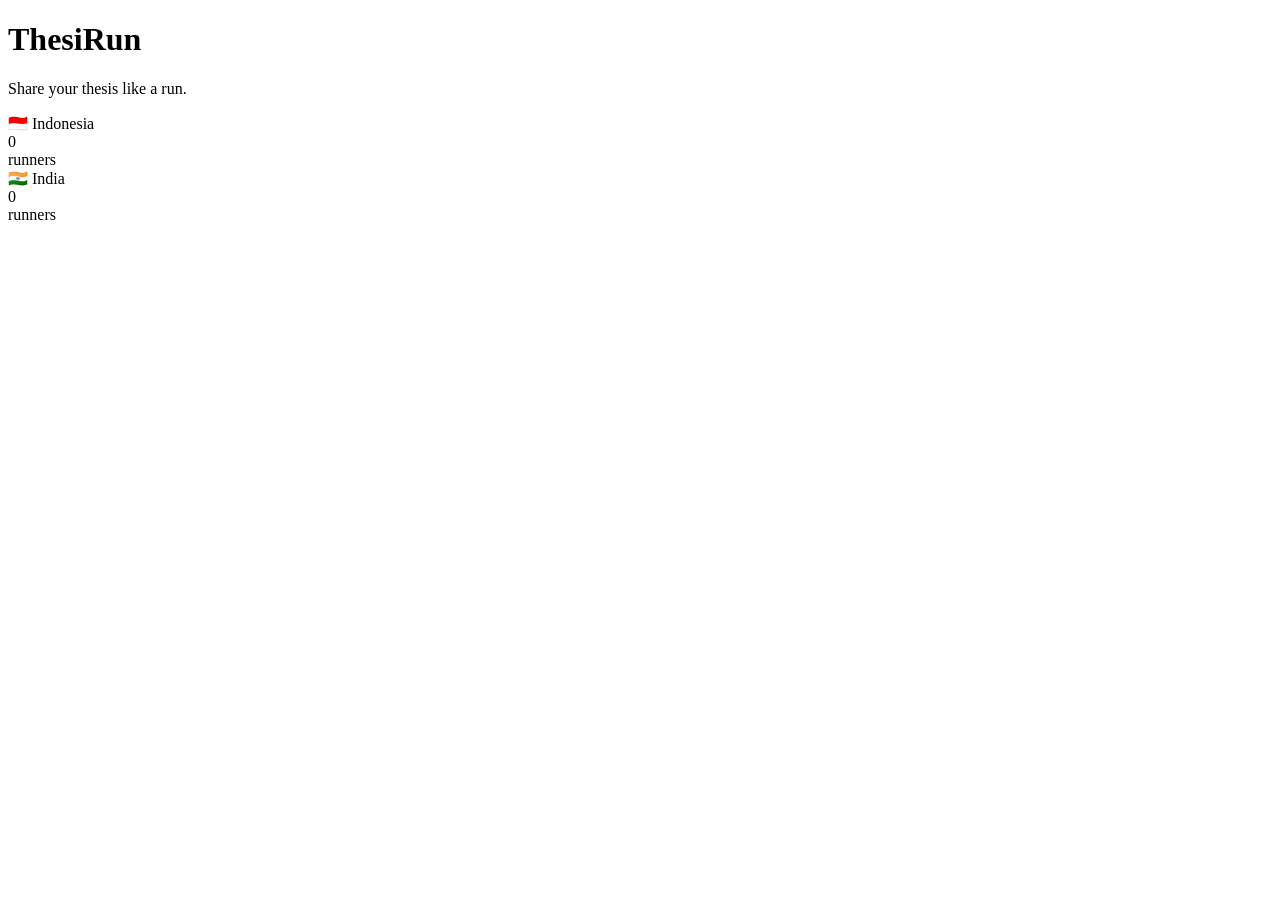
==== static/index.html @ 479362b6 "init" ====
<!doctype html>
<html lang="id">
<head>
  <meta charset="utf-8">
  <meta name="viewport" content="width=device-width, initial-scale=1">
  <title>ThesiRun</title>
  <link rel="stylesheet" href="/app.css">
  <script src="/app.js" defer></script>
</head>
<body class="min-h-dvh bg-neutral-950 text-neutral-100 font-sans">
  <main class="mx-auto max-w-md px-4 py-10">
    <h1 class="text-4xl font-black tracking-tight">ThesiRun</h1>
    <p class="mt-2 text-neutral-400">Share your thesis like a run.</p>

    <section class="mt-8 grid grid-cols-2 gap-3">
      <div class="rounded-2xl bg-neutral-900 p-4">
        <div class="text-sm text-neutral-400">🇮🇩 Indonesia</div>
        <div id="n-ID" class="mt-1 text-3xl font-bold">0</div>
        <div class="text-xs text-neutral-500">runners</div>
      </div>
      <div class="rounded-2xl bg-neutral-900 p-4">
        <div class="text-sm text-neutral-400">🇮🇳 India</div>
        <div id="n-IN" class="mt-1 text-3xl font-bold">0</div>
        <div class="text-xs text-neutral-500">runners</div>
      </div>
    </section>
  </main>
</body>
</html>
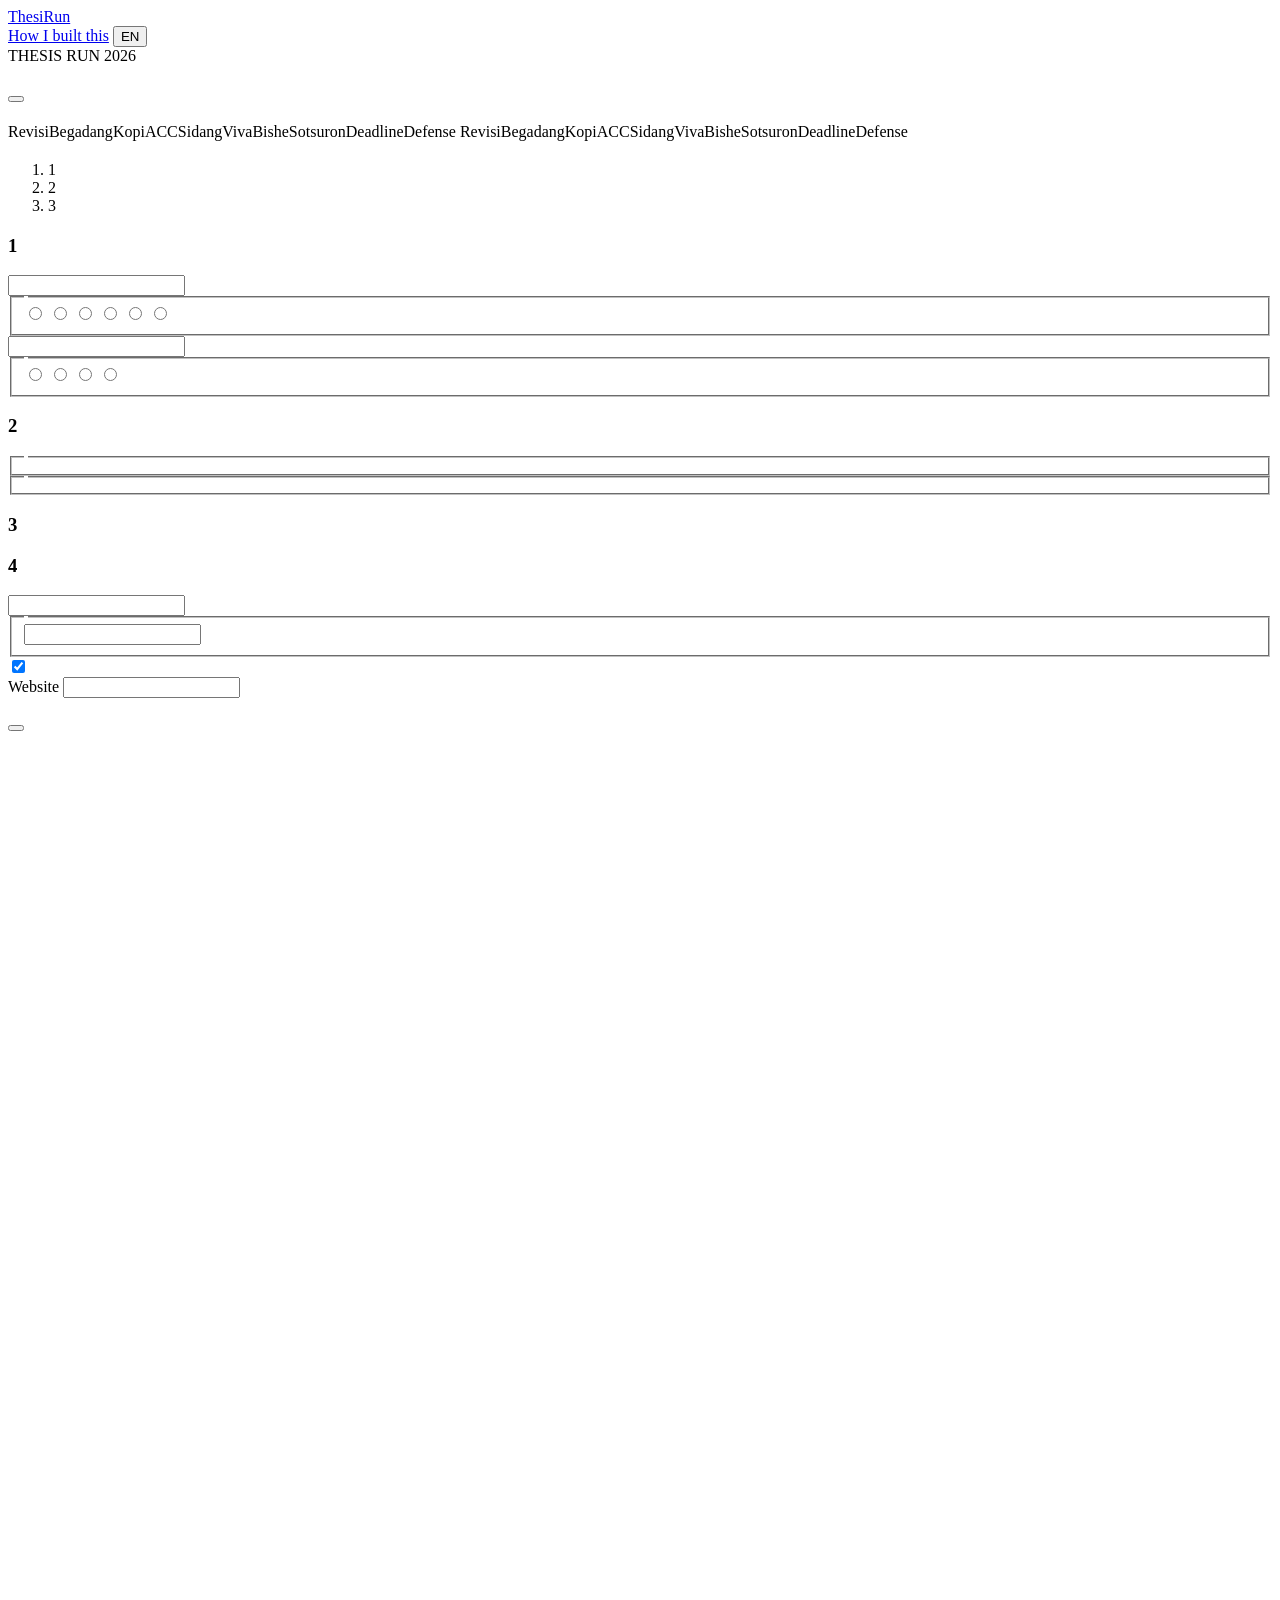
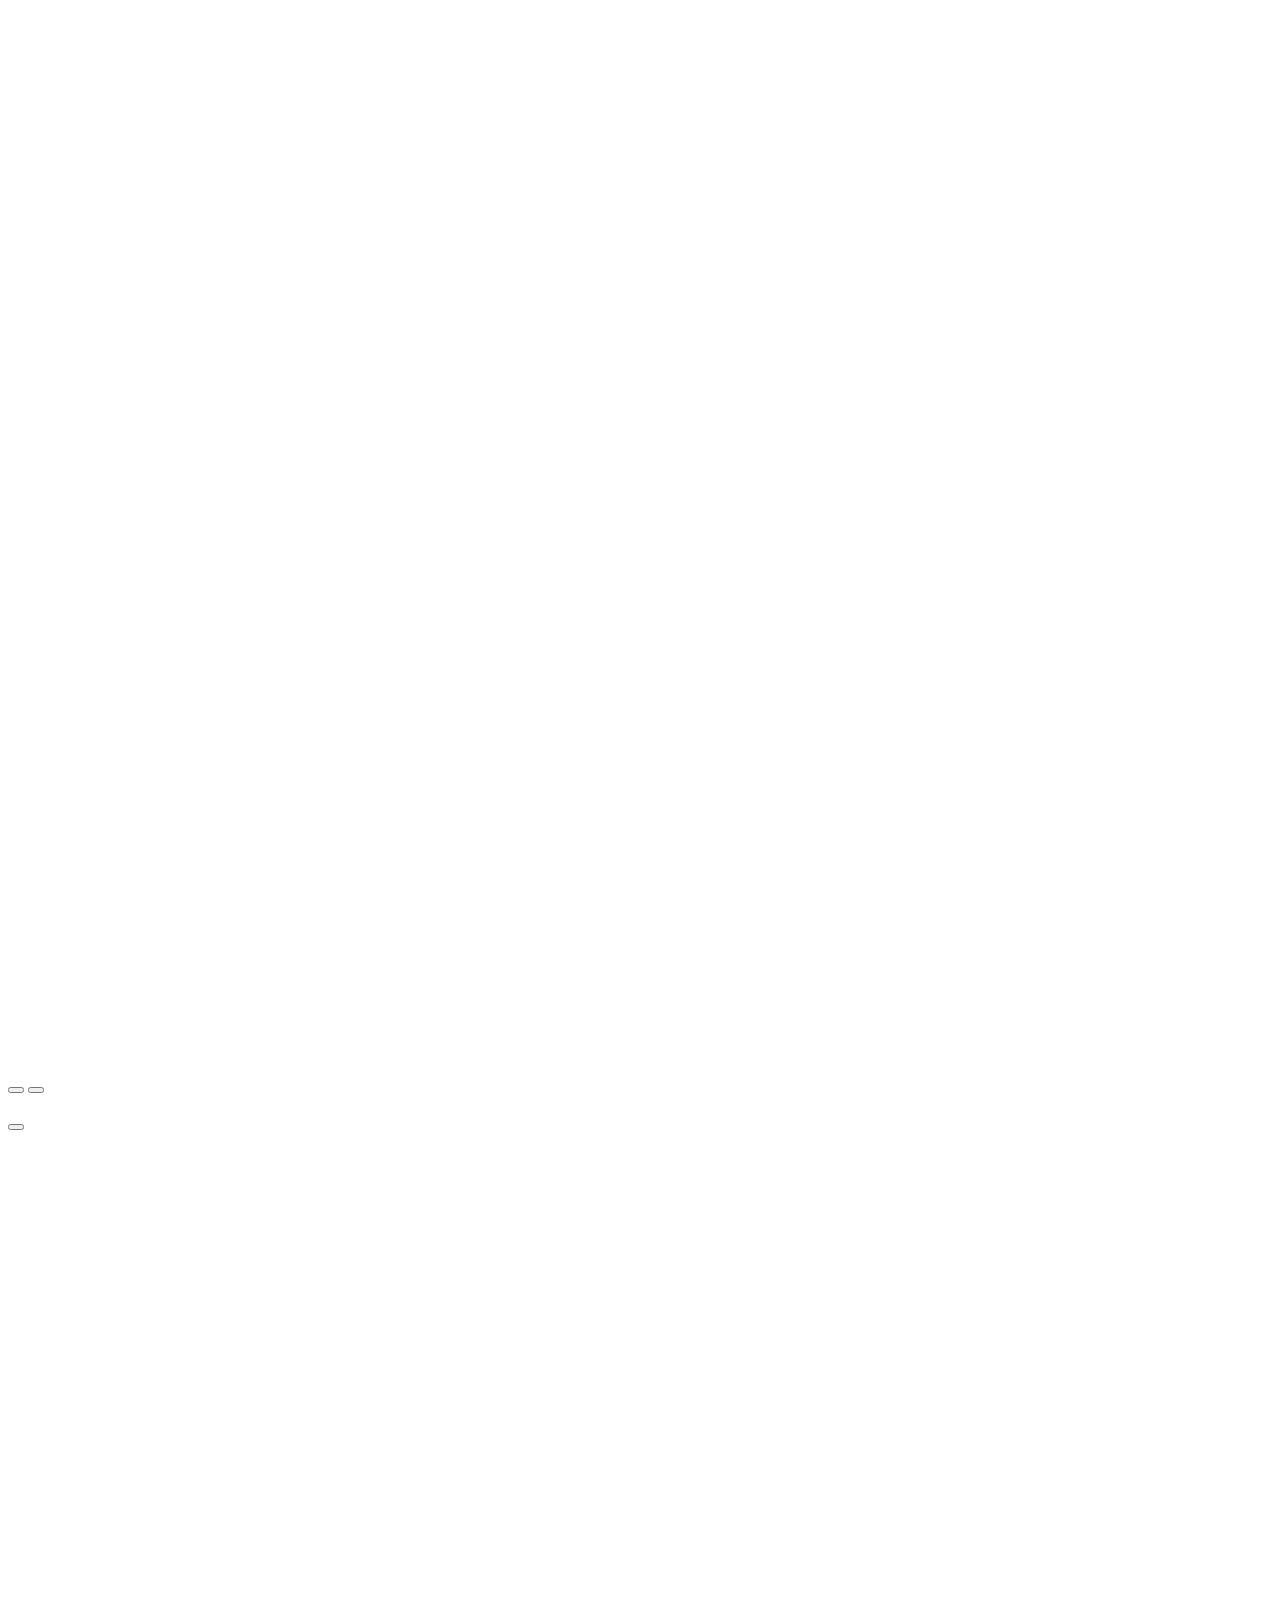
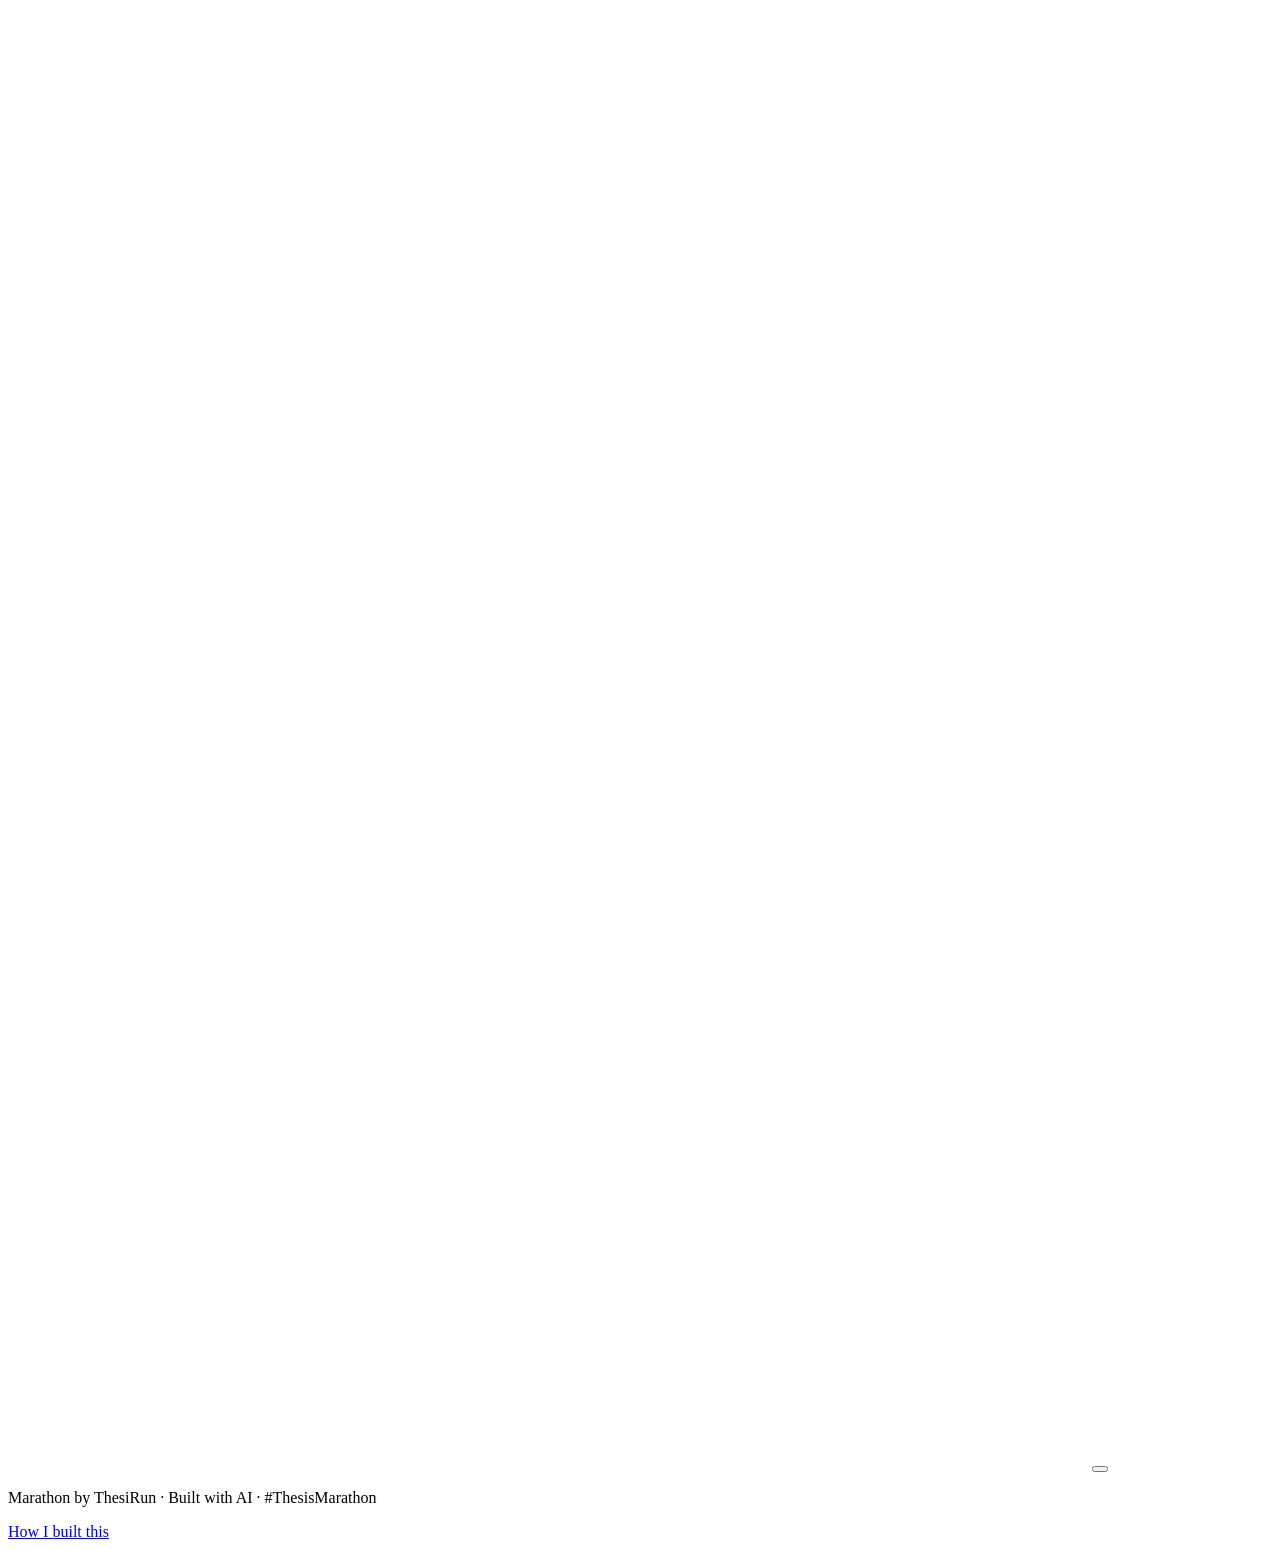
==== commit 96a947d3: "Add custom fonts and theme variables to Tailwind CSS" ====
--- a/static/index.html
+++ b/static/index.html
@@ -2,28 +2,245 @@
 <html lang="id">
 <head>
   <meta charset="utf-8">
-  <meta name="viewport" content="width=device-width, initial-scale=1">
-  <title>ThesiRun</title>
+  <meta name="viewport" content="width=device-width, initial-scale=1, viewport-fit=cover">
+  <title>ThesiRun · Share your thesis like a run</title>
+  <meta name="description" content="Turn your thesis journey into a running recap. Five-nation thesis run: Indonesia, India, China, USA, Japan.">
+  <meta name="theme-color" content="#4A90F0">
+  <meta property="og:title" content="ThesiRun · Share your thesis like a run">
+  <meta property="og:description" content="Pages = distance. Revisions = elevation. Five nations, one thesis run.">
+  <meta property="og:image" content="https://thesirun.embarko.app/og.png">
+  <meta property="og:url" content="https://thesirun.embarko.app/">
+  <meta property="og:type" content="website">
+  <meta name="twitter:card" content="summary_large_image">
+  <link rel="preload" href="/fonts/Figtree-Variable.woff2" as="font" type="font/woff2" crossorigin>
+  <link rel="preload" href="/fonts/BricolageGrotesque-Variable.woff2" as="font" type="font/woff2" crossorigin>
+  <link rel="icon" href="data:,">
   <link rel="stylesheet" href="/app.css">
   <script src="/app.js" defer></script>
 </head>
-<body class="min-h-dvh bg-neutral-950 text-neutral-100 font-sans">
-  <main class="mx-auto max-w-md px-4 py-10">
-    <h1 class="text-4xl font-black tracking-tight">ThesiRun</h1>
-    <p class="mt-2 text-neutral-400">Share your thesis like a run.</p>
-
-    <section class="mt-8 grid grid-cols-2 gap-3">
-      <div class="rounded-2xl bg-neutral-900 p-4">
-        <div class="text-sm text-neutral-400">🇮🇩 Indonesia</div>
-        <div id="n-ID" class="mt-1 text-3xl font-bold">0</div>
-        <div class="text-xs text-neutral-500">runners</div>
+<body class="min-h-dvh overflow-x-hidden bg-sky font-sans text-night antialiased">
+  <header class="mx-auto flex max-w-6xl items-center justify-between gap-2 px-4 py-3 lg:px-8">
+    <a href="/" class="font-display text-2xl font-extrabold tracking-tight text-white">ThesiRun</a>
+    <nav class="flex items-center gap-1" aria-label="Main">
+      <a href="/board/" class="navlink"><span data-icon="trophy" class="size-[18px]"></span><span data-i18n="nav_arena"></span></a>
+      <a href="/board/#compare" class="navlink max-sm:hidden"><span data-icon="swap" class="size-[18px]"></span><span data-i18n="nav_compare"></span></a>
+      <a href="/how-i-built-this/" class="navlink max-md:hidden"><span data-icon="code" class="size-[18px]"></span>How I built this</a>
+      <button id="lang" type="button" class="h-11 min-w-11 rounded-full bg-night px-4 text-sm font-bold text-white transition duration-200 hover:-translate-y-0.5 hover:bg-slate active:scale-95">EN</button>
+    </nav>
+  </header>
+
+  <section id="landing" class="mx-auto grid max-w-6xl items-center px-4 pb-8 lg:grid-cols-2 lg:gap-10 lg:px-8 lg:pb-14">
+    <div id="hero-art" class="-mx-4 aspect-[39/34] lg:order-2 lg:mx-0" aria-hidden="true"></div>
+    <div class="grid gap-4">
+      <span class="team h-8 justify-self-start bg-butter px-3">THESIS RUN 2026</span>
+      <h1 class="display text-[clamp(3.5rem,16vw,6.5rem)] text-white" data-i18n="hero_title"></h1>
+      <p class="max-w-xl text-lg font-medium lg:text-xl" data-i18n="hero_sub"></p>
+      <div class="grid gap-3 pt-1 sm:flex">
+        <a href="#run" class="btn btn-primary"><span data-icon="play" class="size-5 text-butter"></span><span data-i18n="start"></span></a>
+        <button type="button" class="btn btn-light" data-sample><span data-icon="replay" class="size-5"></span><span data-i18n="sample_btn"></span></button>
       </div>
-      <div class="rounded-2xl bg-neutral-900 p-4">
-        <div class="text-sm text-neutral-400">🇮🇳 India</div>
-        <div id="n-IN" class="mt-1 text-3xl font-bold">0</div>
-        <div class="text-xs text-neutral-500">runners</div>
+      <p class="text-sm font-bold" data-i18n="alumni"></p>
+    </div>
+  </section>
+
+  <main class="sheet pb-16">
+    <div class="mx-auto max-w-6xl px-4 pt-7 lg:px-8 lg:pt-12">
+      <section aria-labelledby="score-title" class="grid gap-4" data-reveal>
+        <div class="flex items-end justify-between gap-3">
+          <div>
+            <p class="kicker text-slate" data-i18n="live_kicker"></p>
+            <h2 id="score-title" class="h2 mt-1" data-i18n="live_title"></h2>
+          </div>
+          <a href="/board/" class="inline-flex min-h-11 shrink-0 items-center text-sm font-extrabold underline underline-offset-4" data-i18n="see_arena"></a>
+        </div>
+        <ol id="league" class="grid grid-cols-2 gap-2 sm:grid-cols-3 lg:grid-cols-5"></ol>
+        <div id="cold" class="card hidden shadow-drop">
+          <p class="text-lg font-extrabold" data-i18n="cold_title"></p>
+          <p class="mt-1 text-sm text-slate" data-i18n="cold_body"></p>
+          <div id="cold-bars" class="mt-4 grid gap-3 sm:grid-cols-2 lg:grid-cols-5"></div>
+        </div>
+        <p id="daily" class="hidden rounded-2xl bg-butter px-5 py-3 font-bold"></p>
+        <a href="/board/#compare" class="lift flex items-center justify-between gap-4 rounded-3xl bg-night p-5 text-paper shadow-drop">
+          <span>
+            <span class="kicker block text-butter" data-i18n="cmp_kicker"></span>
+            <span class="mt-1 block font-display text-2xl font-extrabold tracking-tight" data-i18n="cmp_title"></span>
+            <span class="mt-1 block text-sm text-mist" data-i18n="cmp_sub"></span>
+          </span>
+          <span class="nudge grid size-12 shrink-0 place-items-center rounded-full bg-butter text-night" aria-hidden="true"><span data-icon="swap" class="size-6"></span></span>
+        </a>
+      </section>
+
+      <div class="-mx-4 mt-10 overflow-hidden py-1 lg:-mx-8" aria-hidden="true">
+        <div class="flex w-max animate-marquee gap-2 text-[15px] font-extrabold">
+          <span class="rounded-full bg-butter px-4 py-2">Revisi</span><span class="rounded-full bg-pink px-4 py-2">Begadang</span><span class="rounded-full bg-white px-4 py-2">Kopi</span><span class="rounded-full bg-lilac px-4 py-2">ACC</span><span class="rounded-full bg-night px-4 py-2 text-white">Sidang</span><span class="rounded-full bg-saffron px-4 py-2">Viva</span><span class="rounded-full bg-tomato px-4 py-2">Bishe</span><span class="rounded-full bg-cloud px-4 py-2">Sotsuron</span><span class="rounded-full bg-butter px-4 py-2">Deadline</span><span class="rounded-full bg-pink px-4 py-2">Defense</span>
+          <span class="rounded-full bg-butter px-4 py-2">Revisi</span><span class="rounded-full bg-pink px-4 py-2">Begadang</span><span class="rounded-full bg-white px-4 py-2">Kopi</span><span class="rounded-full bg-lilac px-4 py-2">ACC</span><span class="rounded-full bg-night px-4 py-2 text-white">Sidang</span><span class="rounded-full bg-saffron px-4 py-2">Viva</span><span class="rounded-full bg-tomato px-4 py-2">Bishe</span><span class="rounded-full bg-cloud px-4 py-2">Sotsuron</span><span class="rounded-full bg-butter px-4 py-2">Deadline</span><span class="rounded-full bg-pink px-4 py-2">Defense</span>
+        </div>
       </div>
-    </section>
+
+      <section class="mt-10" aria-labelledby="how-title" data-reveal>
+        <h2 id="how-title" class="h2" data-i18n="how_title"></h2>
+        <ol class="mt-4 grid gap-3 lg:grid-cols-3">
+          <li class="card lift flex items-center gap-4"><span class="grid size-11 shrink-0 place-items-center rounded-2xl bg-butter font-display text-2xl font-extrabold">1</span><span><b class="block" data-i18n="how_1"></b><span class="text-sm text-slate" data-i18n="how_1s"></span></span></li>
+          <li class="card lift flex items-center gap-4"><span class="grid size-11 shrink-0 place-items-center rounded-2xl bg-pink font-display text-2xl font-extrabold">2</span><span><b class="block" data-i18n="how_2"></b><span class="text-sm text-slate" data-i18n="how_2s"></span></span></li>
+          <li class="card lift flex items-center gap-4"><span class="grid size-11 shrink-0 place-items-center rounded-2xl bg-lilac font-display text-2xl font-extrabold">3</span><span><b class="block" data-i18n="how_3"></b><span class="text-sm text-slate" data-i18n="how_3s"></span></span></li>
+        </ol>
+      </section>
+
+      <section id="run" class="scroll-mt-4 pt-12">
+        <p id="pacer-banner" class="mb-6 hidden rounded-3xl bg-pink p-5 text-xl font-extrabold"></p>
+        <div data-reveal><p class="kicker text-slate" data-i18n="form_kicker"></p>
+        <h2 class="h2 mt-1" data-i18n="form_title"></h2>
+        <p class="mt-2 text-slate" data-i18n="form_sub"></p></div>
+
+        <form id="form" class="mt-6 grid gap-4 lg:grid-cols-2" novalidate>
+          <div class="card grid content-start gap-6 p-5 shadow-drop" data-reveal>
+            <h3 class="flex items-center gap-3 text-lg font-extrabold"><span class="grid size-9 place-items-center rounded-full bg-night font-display text-butter">1</span><span data-i18n="g_profile"></span></h3>
+            <div>
+              <label for="name" class="label"><span data-i18n="f_name"></span> <span class="font-medium text-slate" data-i18n="local_only"></span></label>
+              <input id="name" name="name" maxlength="20" autocomplete="nickname" class="field">
+            </div>
+            <fieldset>
+              <legend class="label" data-i18n="f_country"></legend>
+              <div class="flex flex-wrap gap-2">
+                <label class="chip"><input type="radio" name="country" value="ID" class="sr-only" required><span class="size-3 rounded-full bg-tomato" aria-hidden="true"></span><span data-i18n="c_ID"></span></label>
+                <label class="chip"><input type="radio" name="country" value="IN" class="sr-only"><span class="size-3 rounded-full bg-saffron" aria-hidden="true"></span><span data-i18n="c_IN"></span></label>
+                <label class="chip"><input type="radio" name="country" value="CN" class="sr-only"><span class="size-3 rounded-full bg-pink" aria-hidden="true"></span><span data-i18n="c_CN"></span></label>
+                <label class="chip"><input type="radio" name="country" value="US" class="sr-only"><span class="size-3 rounded-full bg-lilac" aria-hidden="true"></span><span data-i18n="c_US"></span></label>
+                <label class="chip"><input type="radio" name="country" value="JP" class="sr-only"><span class="size-3 rounded-full bg-butter" aria-hidden="true"></span><span data-i18n="c_JP"></span></label>
+                <label class="chip"><input type="radio" name="country" value="OT" class="sr-only"><span class="size-3 rounded-full bg-cloud ring-1 ring-night/30" aria-hidden="true"></span><span data-i18n="c_OT"></span></label>
+              </div>
+            </fieldset>
+            <div>
+              <label for="campus" class="label" data-i18n="f_campus"></label>
+              <input id="campus" name="campus" maxlength="60" list="campuses" autocomplete="off" class="field">
+              <datalist id="campuses"></datalist>
+            </div>
+            <fieldset>
+              <legend class="label" data-i18n="f_degree"></legend>
+              <div class="flex flex-wrap gap-2">
+                <label class="chip"><input type="radio" name="degree" value="S1" class="sr-only" required><span data-i18n="deg_S1"></span></label>
+                <label class="chip"><input type="radio" name="degree" value="DIP" class="sr-only"><span data-i18n="deg_DIP"></span></label>
+                <label class="chip"><input type="radio" name="degree" value="S2" class="sr-only"><span data-i18n="deg_S2"></span></label>
+                <label class="chip"><input type="radio" name="degree" value="ALUM" class="sr-only"><span data-i18n="deg_ALUM"></span></label>
+              </div>
+            </fieldset>
+          </div>
+
+          <div class="card grid content-start gap-6 p-5 shadow-drop" data-reveal>
+            <h3 class="flex items-center gap-3 text-lg font-extrabold"><span class="grid size-9 place-items-center rounded-full bg-night font-display text-butter">2</span><span data-i18n="g_progress"></span></h3>
+            <fieldset>
+              <legend class="label" data-i18n="f_status"></legend>
+              <div id="status" class="flex flex-wrap gap-2"></div>
+            </fieldset>
+            <div>
+              <label for="start-month" class="label" data-i18n="f_start"></label>
+              <input id="start-month" name="start" type="hidden" data-month>
+            </div>
+            <fieldset>
+              <legend class="label" data-i18n="f_sleep"></legend>
+              <div id="sleep" class="flex flex-wrap gap-2"></div>
+            </fieldset>
+          </div>
+
+          <div class="card grid gap-x-8 gap-y-5 p-5 shadow-drop lg:col-span-2 lg:grid-cols-2" data-reveal>
+            <h3 class="flex items-center gap-3 text-lg font-extrabold lg:col-span-2"><span class="grid size-9 place-items-center rounded-full bg-night font-display text-butter">3</span><span data-i18n="g_numbers"></span></h3>
+            <div data-range="pages" data-max="300" data-value="60"></div>
+            <div data-range="revisions" data-max="50" data-value="5"></div>
+            <div data-range="reply_days" data-max="30" data-value="3"></div>
+            <div data-range="coffee" data-max="50" data-value="7"></div>
+            <div data-stepper="title_changes" data-max="10"></div>
+            <div data-stepper="approvals" data-max="30"></div>
+          </div>
+
+          <div class="card grid gap-x-8 gap-y-5 p-5 shadow-drop lg:col-span-2 lg:grid-cols-2" data-reveal>
+            <h3 class="flex items-center gap-3 text-lg font-extrabold lg:col-span-2"><span class="grid size-9 place-items-center rounded-full bg-night font-display text-butter">4</span><span data-i18n="g_personal"></span></h3>
+            <div>
+              <label for="song" class="label" data-i18n="f_song"></label>
+              <input id="song" name="song" maxlength="40" autocomplete="off" class="field">
+            </div>
+            <fieldset>
+              <legend class="label" data-i18n="f_phrase"></legend>
+              <div id="phrases" class="flex flex-wrap gap-2"></div>
+              <input id="phrase-custom" name="phrase_custom" maxlength="40" autocomplete="off" class="field mt-3" data-i18n-ph="phrase_custom">
+            </fieldset>
+            <label class="flex cursor-pointer items-start gap-4 rounded-3xl bg-cloud p-4 lg:col-span-2">
+              <input id="share" name="share" type="checkbox" checked class="peer sr-only">
+              <span class="relative mt-1 h-8 w-13 shrink-0 rounded-full bg-slate/40 transition duration-300 peer-checked:bg-night peer-focus-visible:ring-4 peer-focus-visible:ring-sky after:absolute after:top-1 after:left-1 after:size-6 after:rounded-full after:bg-white after:transition after:duration-300 after:ease-spring peer-checked:after:translate-x-5 peer-checked:after:bg-butter"></span>
+              <span>
+                <span class="block font-extrabold" data-i18n="f_share"></span>
+                <span class="mt-1 block text-sm text-slate" data-i18n="privacy"></span>
+              </span>
+            </label>
+          </div>
+
+          <div class="absolute -left-[9999px] h-px w-px overflow-hidden" aria-hidden="true">
+            <label for="website">Website</label>
+            <input id="website" name="website" tabindex="-1" autocomplete="off">
+          </div>
+
+          <div class="grid gap-3 lg:col-span-2 lg:flex lg:items-center lg:justify-end">
+            <p id="form-error" class="hidden rounded-2xl bg-tomato px-4 py-3 font-bold lg:mr-auto" role="alert"></p>
+            <button class="btn btn-primary px-10"><span data-icon="play" class="size-5 text-butter"></span><span data-i18n="go"></span></button>
+          </div>
+        </form>
+      </section>
+
+      <section id="result" class="hidden scroll-mt-4 pt-12">
+        <h2 class="h2" data-i18n="card_title"></h2>
+        <div class="mt-6 grid gap-8 lg:grid-cols-[minmax(0,22rem)_minmax(0,1fr)] lg:items-start">
+          <div class="lg:sticky lg:top-4">
+            <canvas id="card" width="1080" height="1920" class="w-full rounded-3xl shadow-drop"></canvas>
+            <div class="mt-4 grid gap-3">
+              <button id="share-card" type="button" class="btn btn-primary"><span data-icon="share" class="size-5 text-butter"></span><span data-i18n="share"></span></button>
+              <button id="replay" type="button" class="btn btn-light"><span data-icon="replay" class="size-5"></span><span data-i18n="replay"></span></button>
+            </div>
+          </div>
+
+          <div class="grid content-start gap-4">
+            <div id="pacer-box" class="rounded-3xl bg-pink p-5 lg:p-8">
+              <p class="kicker" data-i18n="pacer_kicker"></p>
+              <h3 class="mt-1 font-display text-3xl font-extrabold tracking-tight lg:text-4xl" data-i18n="pacer_title"></h3>
+              <p class="mt-2 font-medium" data-i18n="pacer_body"></p>
+              <button id="pacer" type="button" class="btn btn-primary mt-4"><span data-icon="link" class="size-5 text-butter"></span><span data-i18n="pacer_btn"></span></button>
+              <p id="pacer-msg" class="mt-2 hidden text-sm font-bold break-all" role="status"></p>
+            </div>
+
+            <div id="duo-box" class="card hidden p-5 shadow-drop">
+              <h3 class="font-display text-2xl font-extrabold tracking-tight" data-i18n="duo_title"></h3>
+              <canvas id="duo" width="1080" height="1920" class="mt-4 w-full max-w-xs rounded-3xl"></canvas>
+              <button id="share-duo" type="button" class="btn btn-primary mt-4"><span data-icon="share" class="size-5 text-butter"></span><span data-i18n="share"></span></button>
+            </div>
+
+            <a href="/board/" class="lift flex items-center justify-between gap-4 rounded-3xl bg-night p-5 text-paper">
+              <span>
+                <span class="block font-display text-2xl font-extrabold tracking-tight" data-i18n="see_board"></span>
+                <span class="mt-1 block text-sm text-mist" data-i18n="board_sub"></span>
+              </span>
+              <span class="nudge grid size-12 shrink-0 place-items-center rounded-full bg-butter text-night" aria-hidden="true"><span data-icon="arrow" class="size-5"></span></span>
+            </a>
+          </div>
+        </div>
+      </section>
+
+      <footer class="mt-16 flex flex-wrap items-center justify-between gap-3 border-t-2 border-line pt-6 text-sm font-bold">
+        <p>Marathon by ThesiRun · Built with AI · #ThesisMarathon</p>
+        <a href="/how-i-built-this/" class="inline-flex min-h-11 items-center underline underline-offset-4">How I built this</a>
+      </footer>
+    </div>
   </main>
+
+  <div id="story" class="fixed inset-0 z-50 grid place-items-center bg-night/85 backdrop-blur-sm" hidden role="dialog" aria-modal="true" aria-label="ThesiRun story">
+    <div id="frame" class="@container relative h-full w-full overflow-hidden">
+      <div id="bars" class="absolute inset-x-3 top-3 z-20 flex gap-1"></div>
+      <span id="sample-tag" class="absolute top-7 left-4 z-20 hidden rounded-full bg-night px-3 py-1 text-xs font-extrabold tracking-widest text-butter">SAMPLE</span>
+      <button id="close" type="button" class="absolute top-6 right-3 z-20 grid size-11 place-items-center rounded-full bg-night/15 transition duration-200 hover:rotate-90 hover:bg-night/30 active:scale-90" aria-label="Close"><span data-icon="x" class="size-5"></span></button>
+      <div id="slide" class="absolute inset-0 flex flex-col justify-center px-6 pt-16 pb-24"></div>
+      <div class="absolute bottom-5 left-4 z-20 flex items-center gap-2">
+        <button id="prev" type="button" class="round" aria-label="Previous"><span data-icon="up" class="size-5"></span></button>
+        <span id="counter" class="min-w-11 text-center font-extrabold tabular-nums" aria-live="polite"></span>
+        <button id="next" type="button" class="round" aria-label="Next"><span data-icon="down" class="size-5"></span></button>
+      </div>
+    </div>
+  </div>
 </body>
 </html>
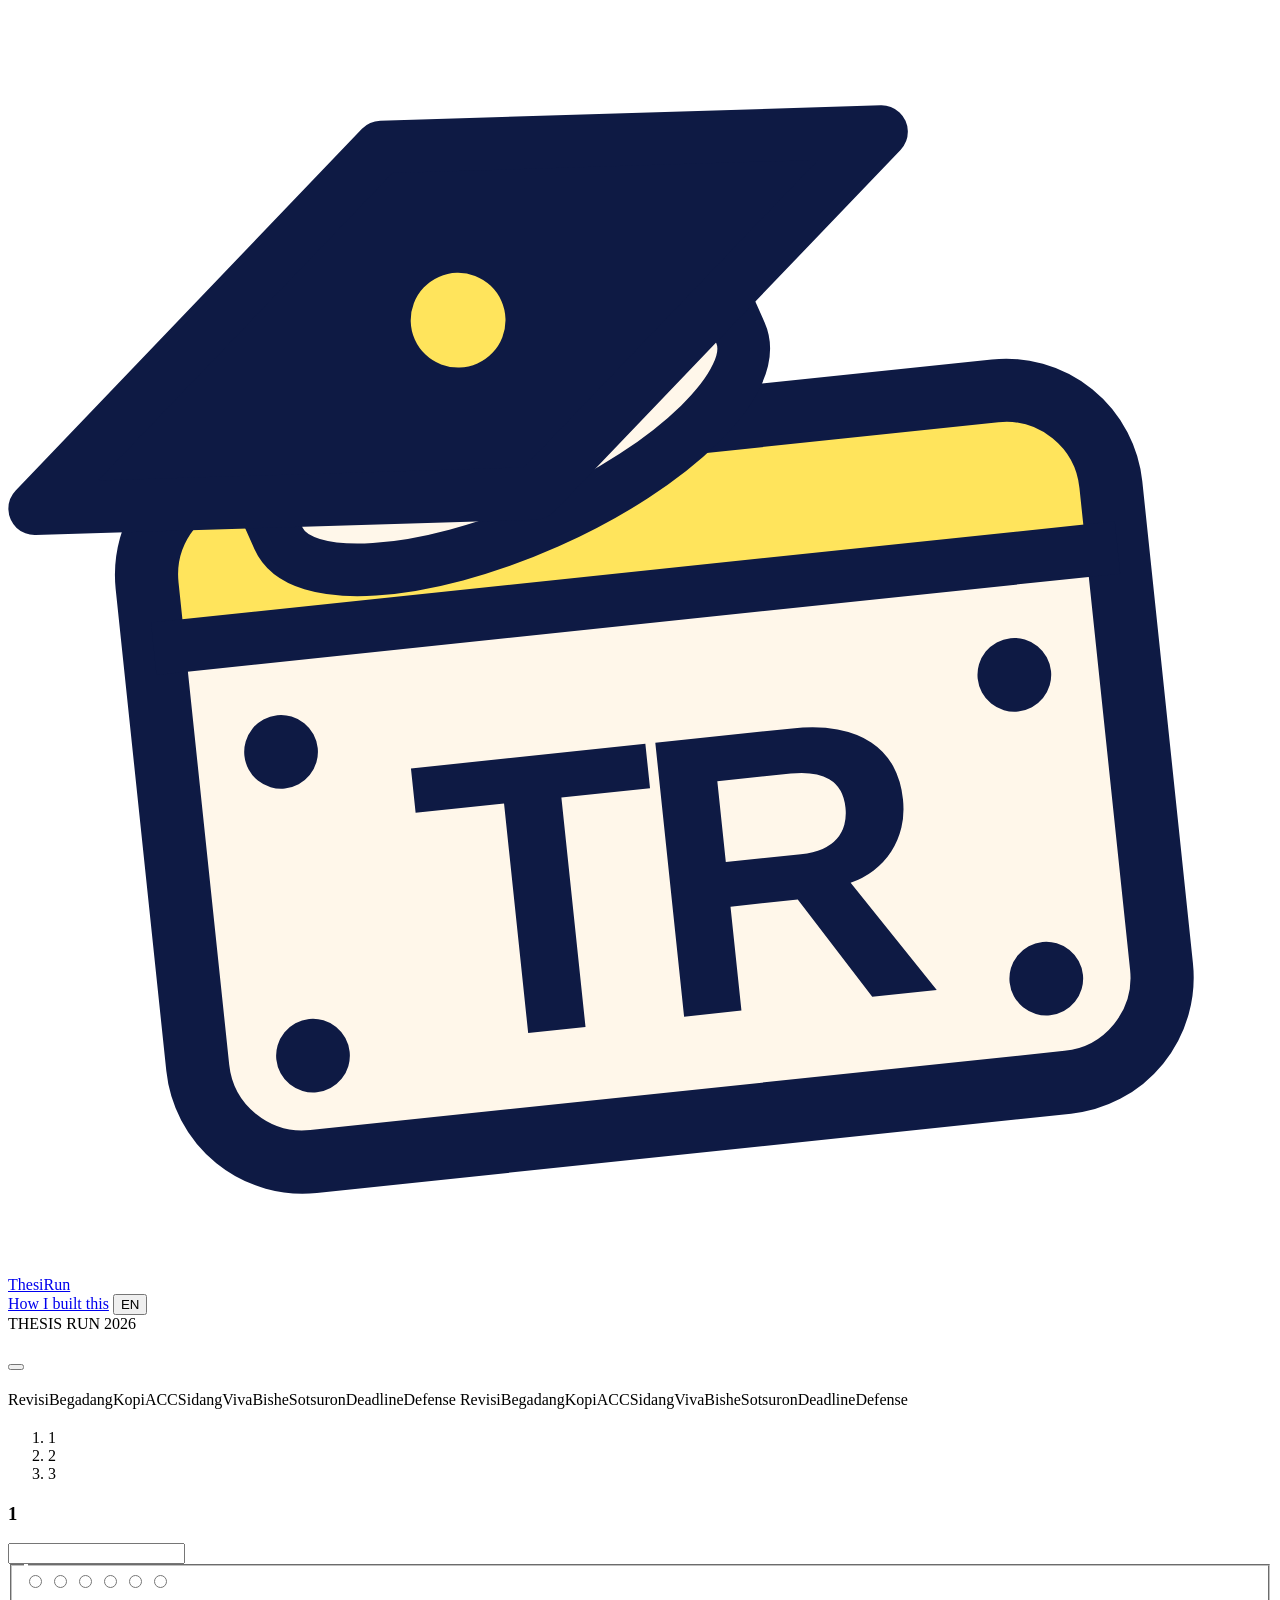
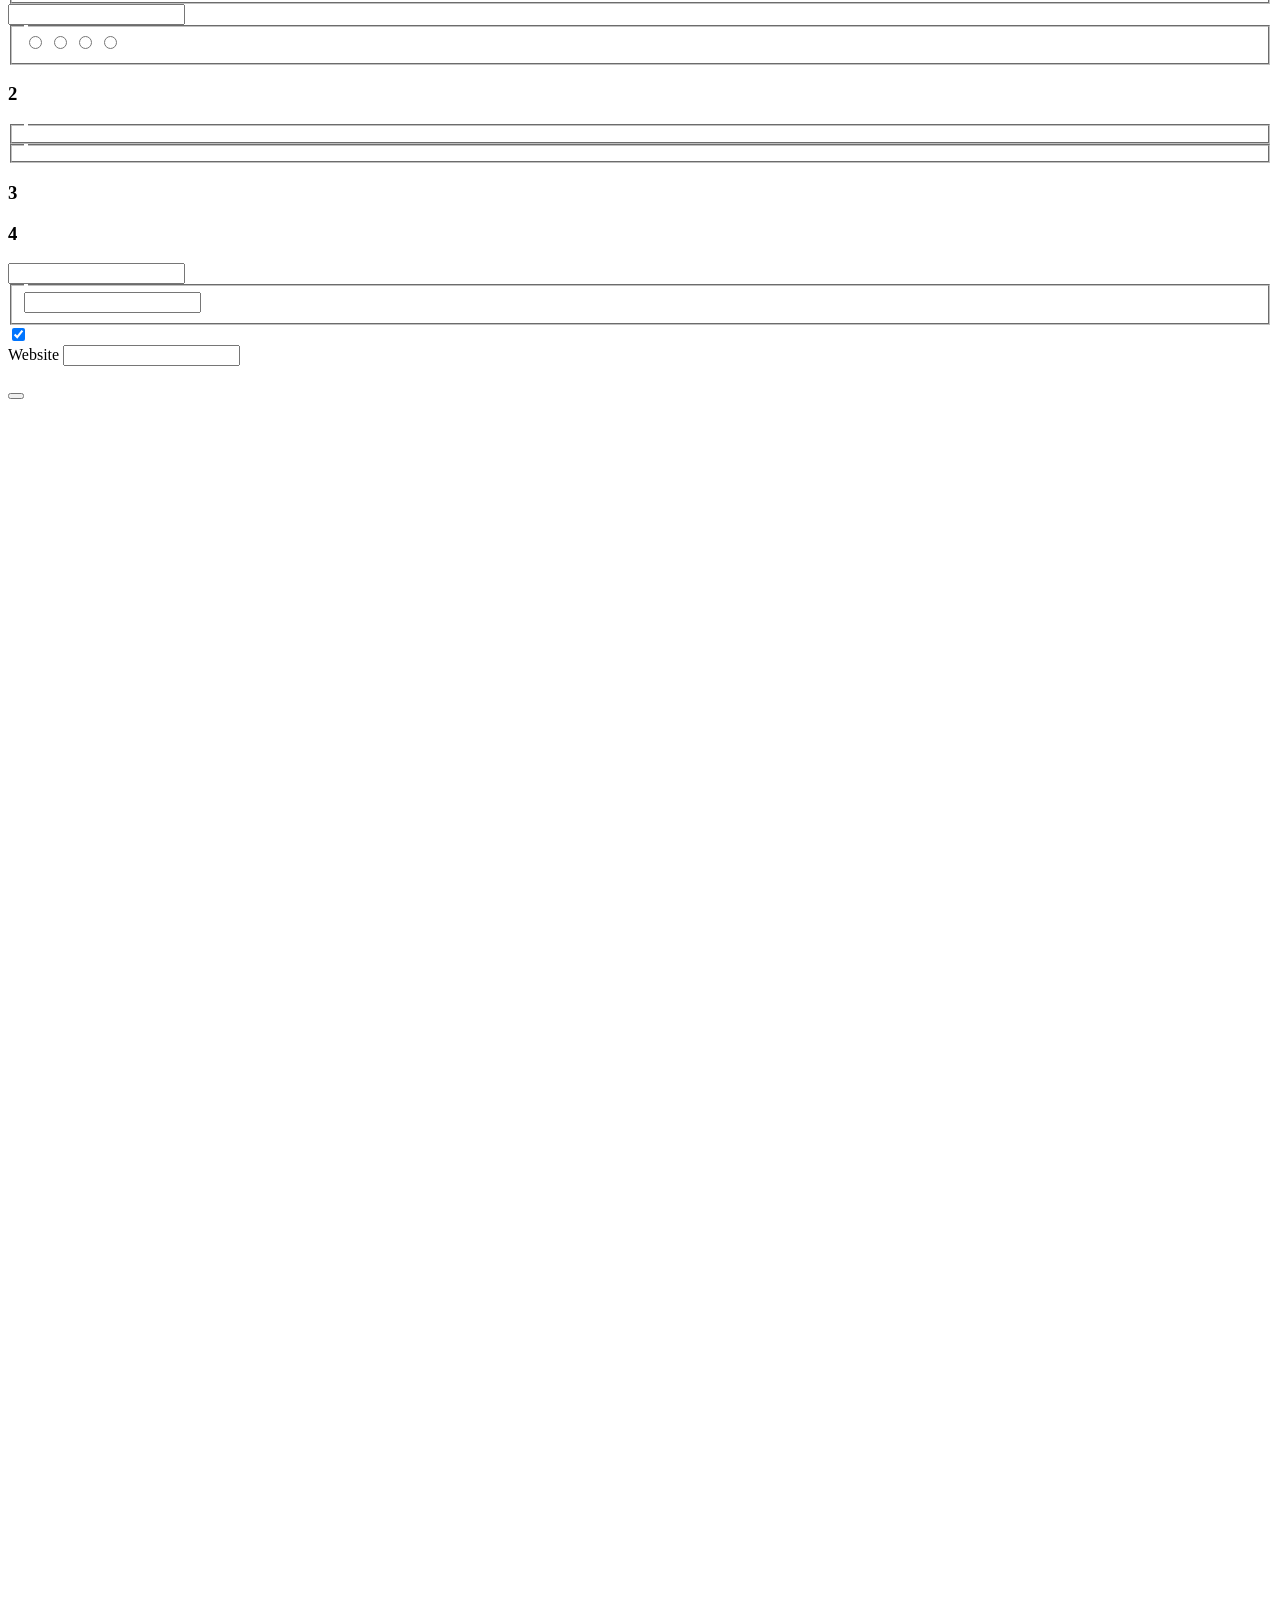
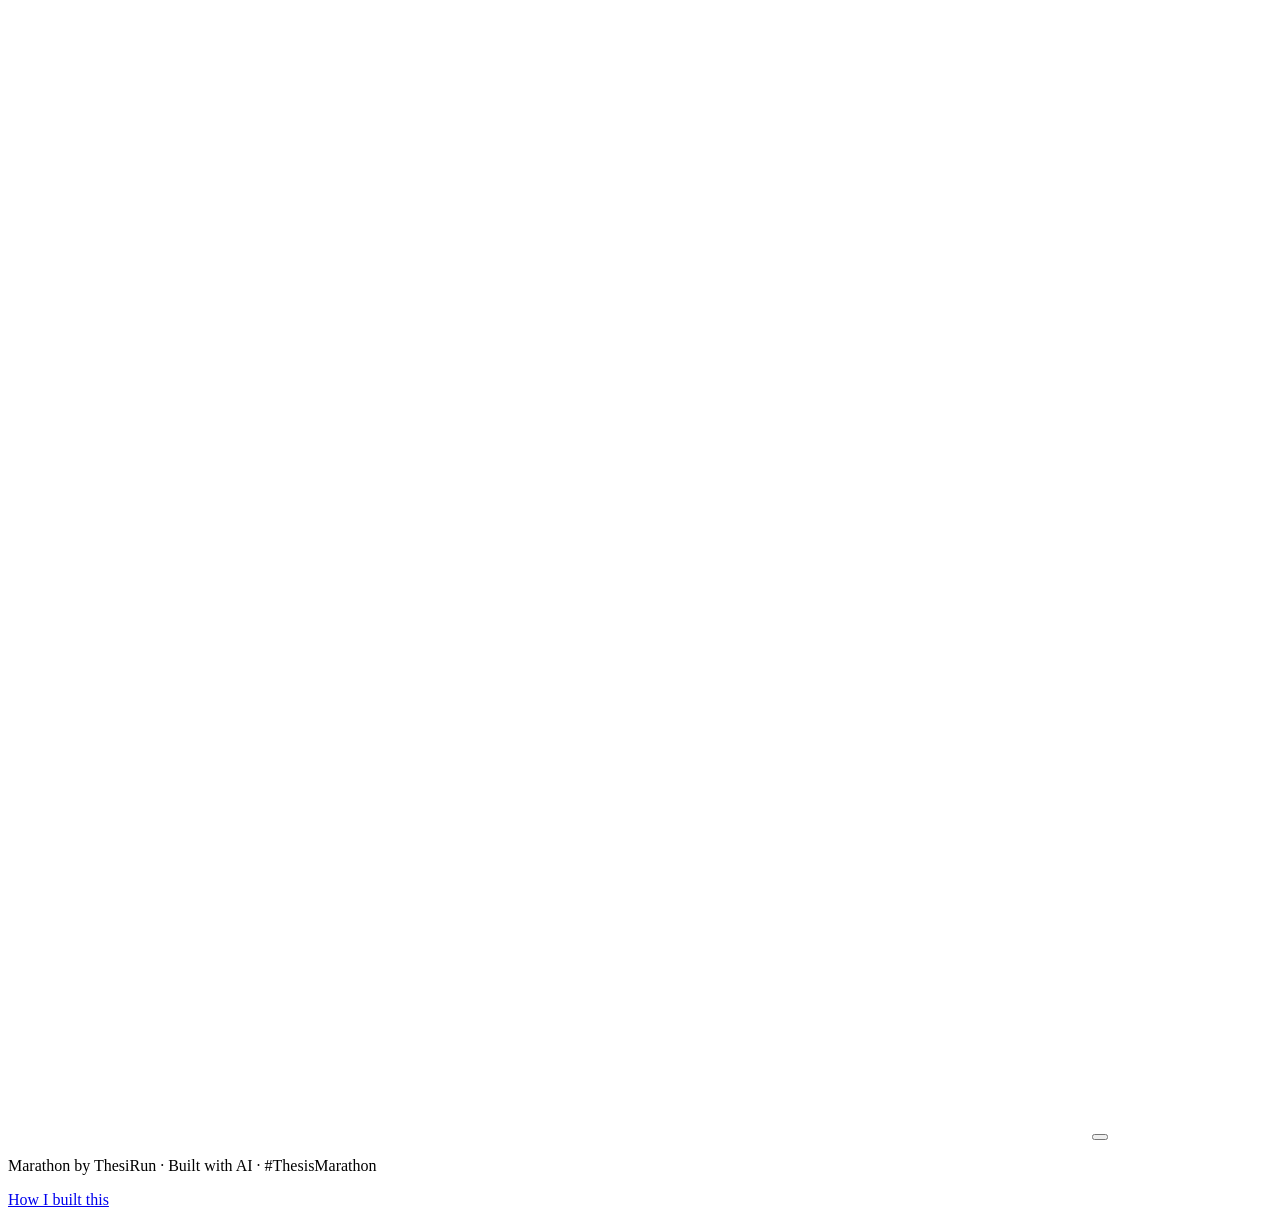
==== commit 87303032: "Add service worker and web app manifest for PWA support" ====
--- a/static/index.html
+++ b/static/index.html
@@ -14,13 +14,17 @@
   <meta name="twitter:card" content="summary_large_image">
   <link rel="preload" href="/fonts/Figtree-Variable.woff2" as="font" type="font/woff2" crossorigin>
   <link rel="preload" href="/fonts/BricolageGrotesque-Variable.woff2" as="font" type="font/woff2" crossorigin>
-  <link rel="icon" href="data:,">
+  <link rel="icon" href="/icons/favicon-32.png" sizes="32x32" type="image/png">
+  <link rel="icon" href="/icons/icon-192.png" sizes="192x192" type="image/png">
+  <link rel="apple-touch-icon" href="/icons/apple-touch-icon.png">
+  <link rel="manifest" href="/manifest.webmanifest">
+  <meta name="apple-mobile-web-app-title" content="ThesiRun">
   <link rel="stylesheet" href="/app.css">
   <script src="/app.js" defer></script>
 </head>
 <body class="min-h-dvh overflow-x-hidden bg-sky font-sans text-night antialiased">
   <header class="mx-auto flex max-w-6xl items-center justify-between gap-2 px-4 py-3 lg:px-8">
-    <a href="/" class="font-display text-2xl font-extrabold tracking-tight text-white">ThesiRun</a>
+    <a href="/" class="group flex items-center gap-2 font-display text-2xl font-extrabold tracking-tight text-white"><svg viewBox="0 0 120 120" class="size-10 shrink-0 transition duration-300 ease-spring group-hover:-rotate-6 group-hover:scale-110" aria-hidden="true"><g transform="rotate(-6 60 60)"><rect x="14" y="40" width="92" height="66" rx="10" fill="#FFF7EA"/><path d="M14 56v-6a10 10 0 0 1 10-10h72a10 10 0 0 1 10 10v6Z" fill="#FFE45C"/><rect x="14" y="40" width="92" height="66" rx="10" fill="none" stroke="#0E1A44" stroke-width="6"/><path d="M14 56h92" stroke="#0E1A44" stroke-width="5"/><circle cx="25" cy="67" r="3.5" fill="#0E1A44"/><circle cx="95" cy="67" r="3.5" fill="#0E1A44"/><circle cx="25" cy="96" r="3.5" fill="#0E1A44"/><circle cx="95" cy="96" r="3.5" fill="#0E1A44"/><text x="60" y="96" text-anchor="middle" fill="#0E1A44" font-family="Bricolage Grotesque, sans-serif" font-weight="800" font-size="38" letter-spacing="-2">TR</text><g transform="translate(-14 -4) rotate(-18 60 32)"><path d="M36 34v10c0 5 11 9 24 9s24-4 24-9V34L60 44Z" fill="#FFF7EA" stroke="#0E1A44" stroke-width="5" stroke-linejoin="round"/><path d="M60 14l44 18-44 18-44-18Z" fill="#0E1A44" stroke="#0E1A44" stroke-width="5" stroke-linejoin="round"/><circle cx="60" cy="32" r="4.5" fill="#FFE45C"/></g></g></svg>ThesiRun</a>
     <nav class="flex items-center gap-1" aria-label="Main">
       <a href="/board/" class="navlink"><span data-icon="trophy" class="size-[18px]"></span><span data-i18n="nav_arena"></span></a>
       <a href="/board/#compare" class="navlink max-sm:hidden"><span data-icon="swap" class="size-[18px]"></span><span data-i18n="nav_compare"></span></a>
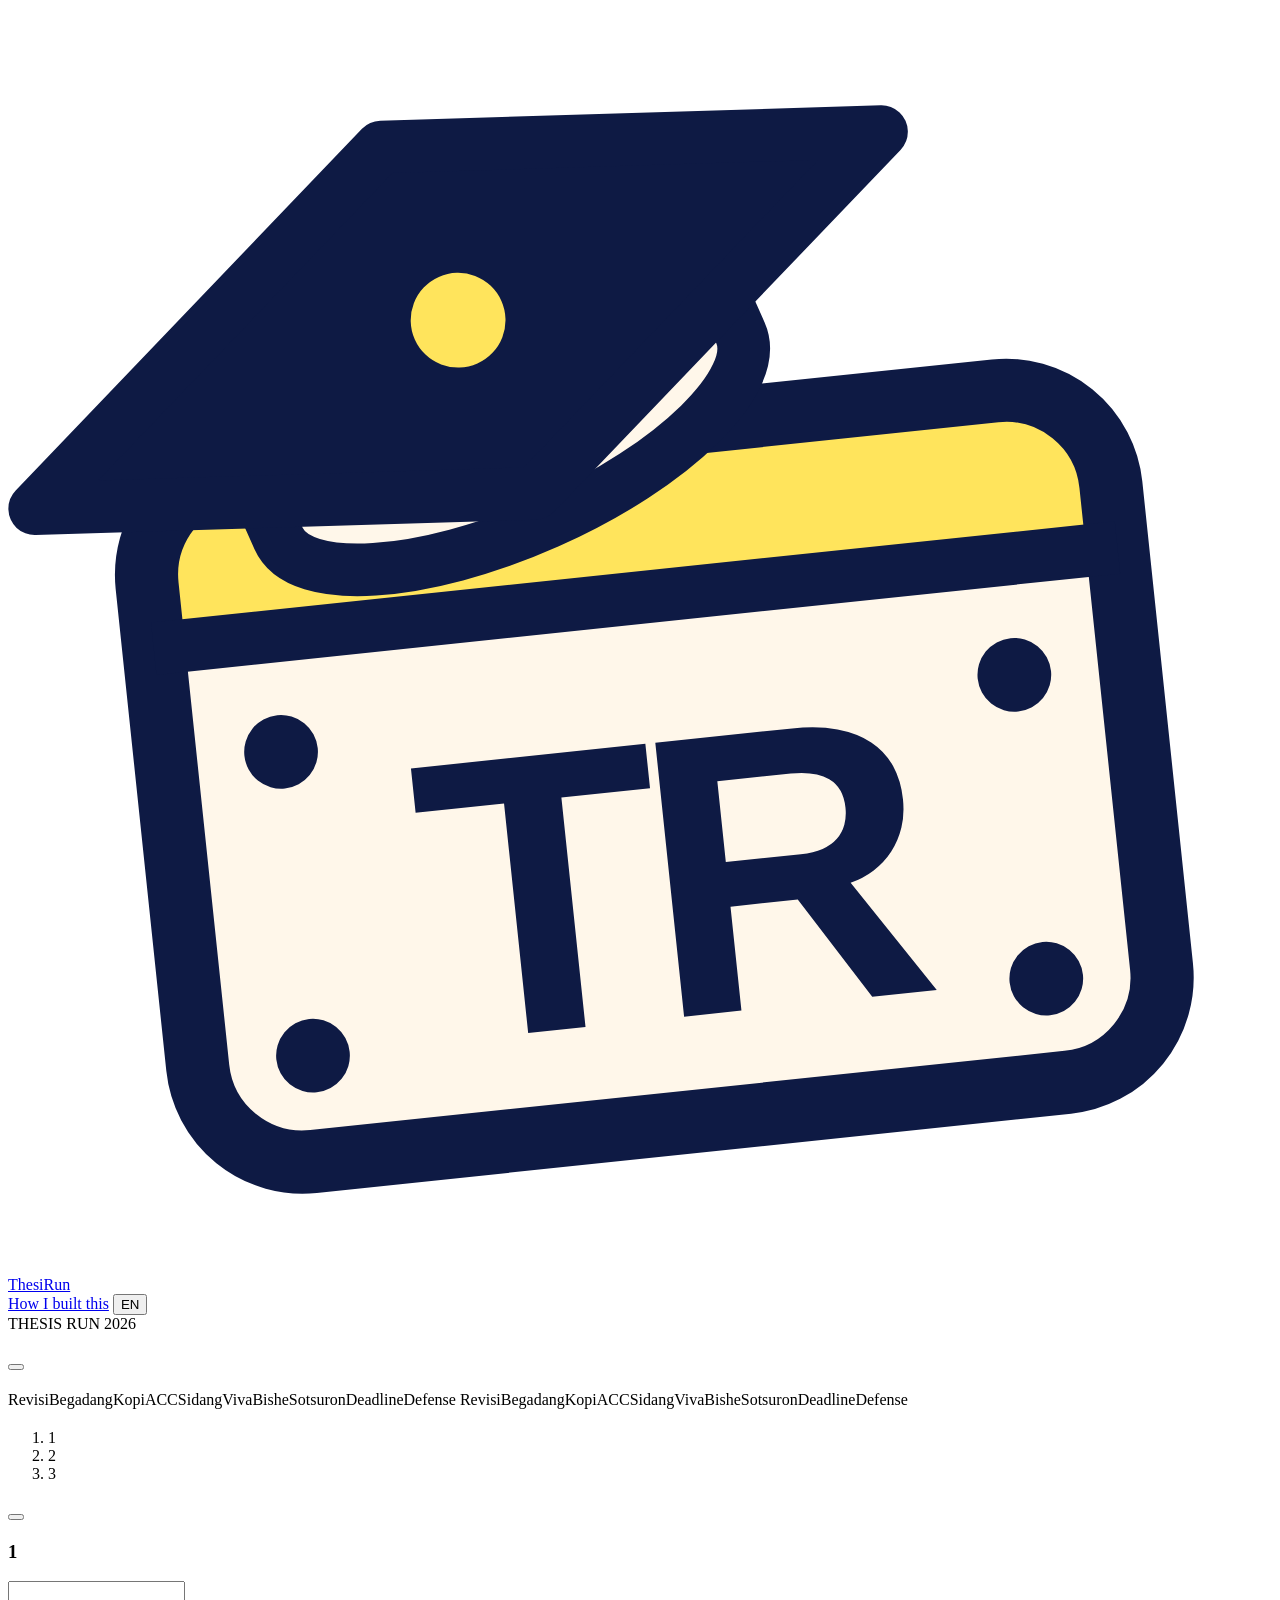
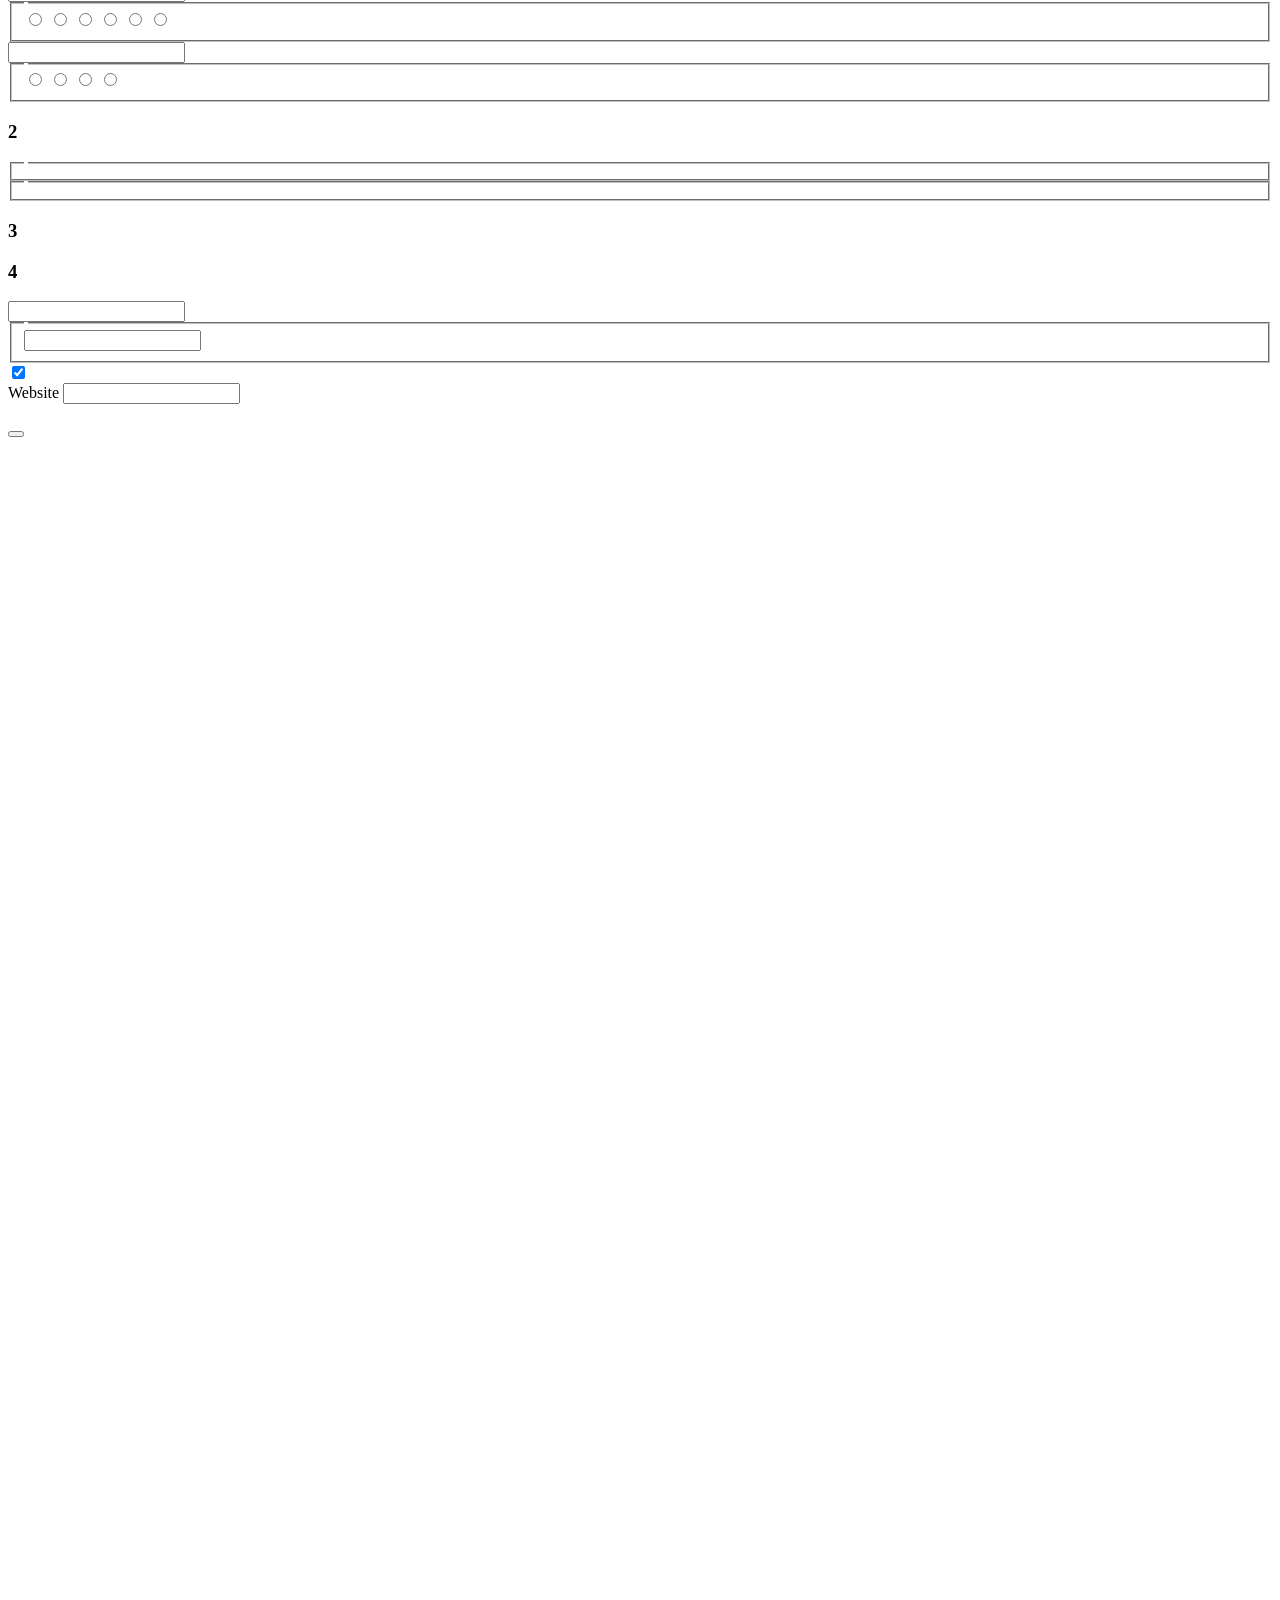
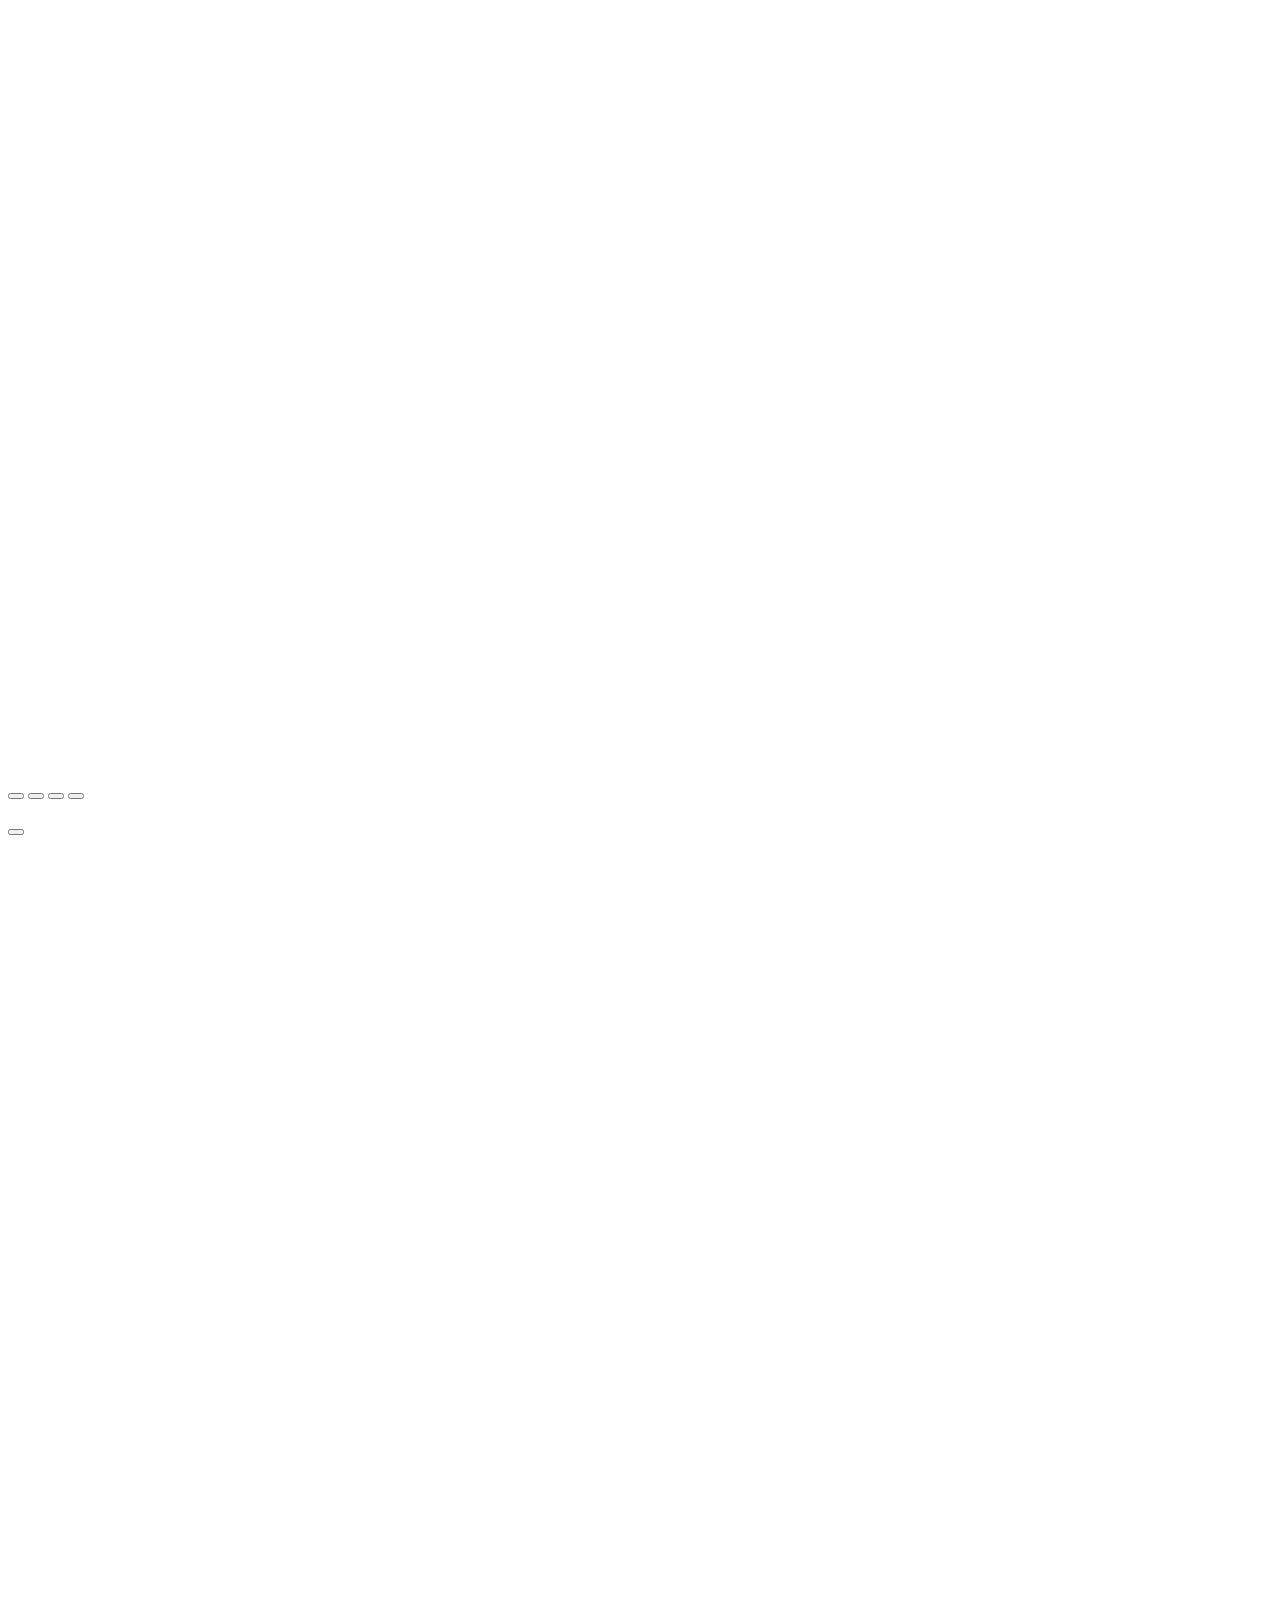
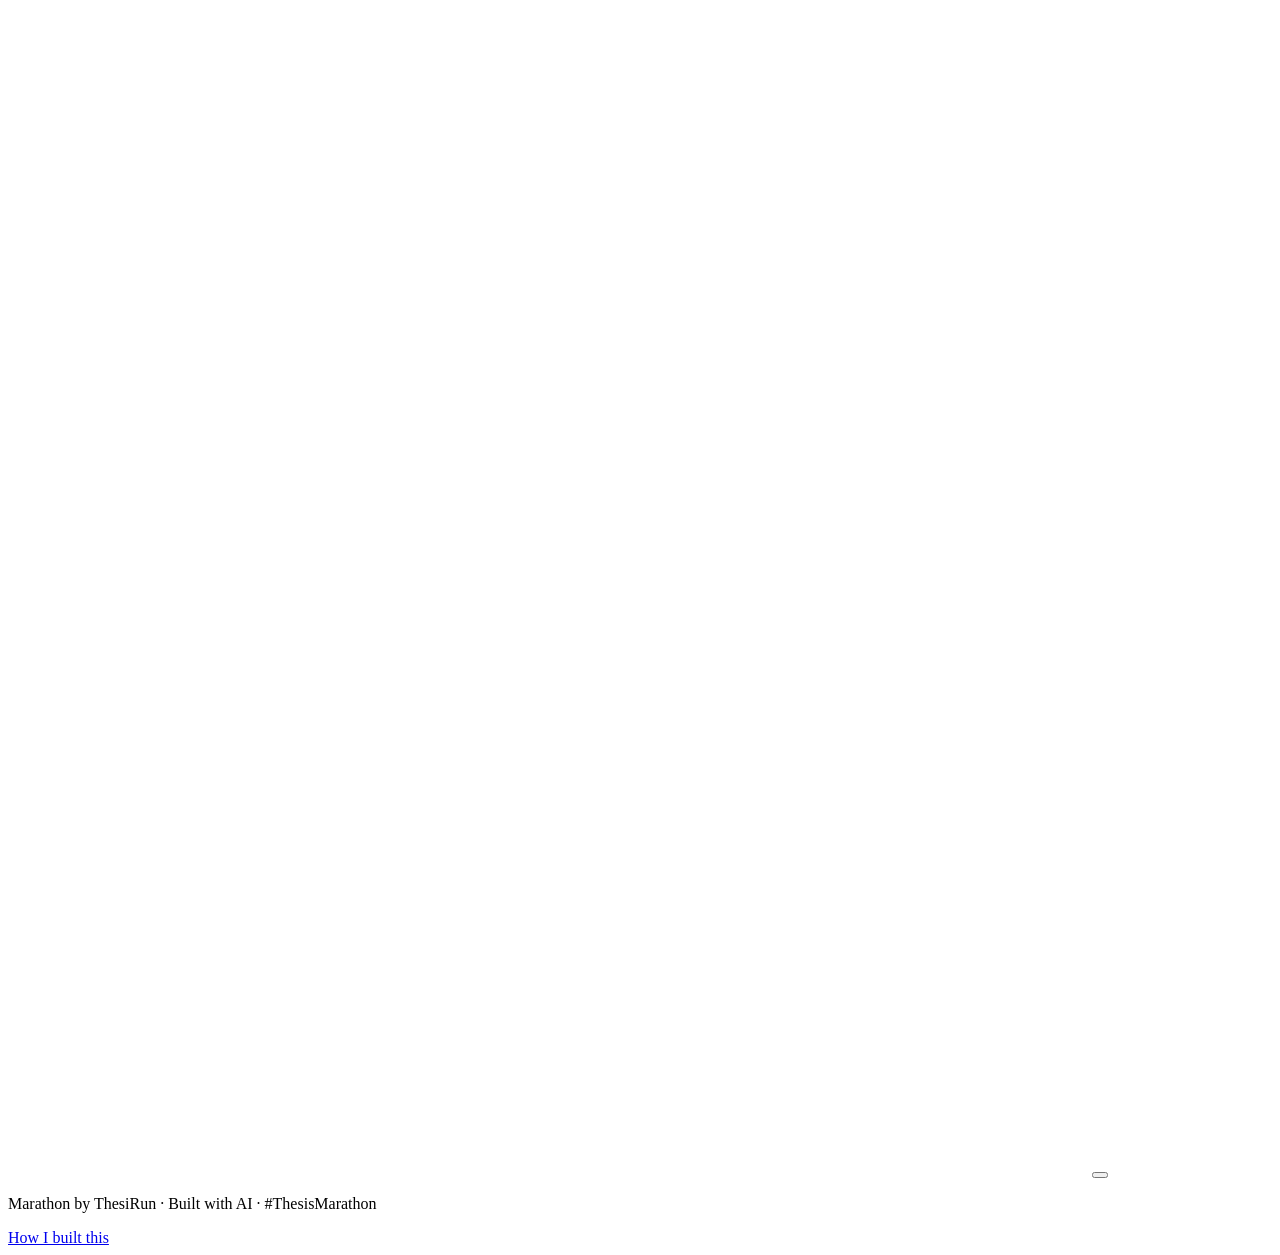
==== commit c63959c7: "Update service worker cache version and enhance history section in UI" ====
--- a/static/index.html
+++ b/static/index.html
@@ -90,6 +90,15 @@
         </ol>
       </section>
 
+      <section id="history" class="mt-10 hidden" aria-labelledby="history-title">
+        <div class="flex items-end justify-between gap-3">
+          <h2 id="history-title" class="h2" data-i18n="history_title"></h2>
+          <button id="history-clear" type="button" class="inline-flex min-h-11 shrink-0 items-center text-sm font-extrabold underline underline-offset-4" data-i18n="history_clear"></button>
+        </div>
+        <p class="mt-1 text-sm text-slate" data-i18n="history_sub"></p>
+        <ol id="history-list" class="mt-4 grid gap-2 sm:grid-cols-2 lg:grid-cols-3"></ol>
+      </section>
+
       <section id="run" class="scroll-mt-4 pt-12">
         <p id="pacer-banner" class="mb-6 hidden rounded-3xl bg-pink p-5 text-xl font-extrabold"></p>
         <div data-reveal><p class="kicker text-slate" data-i18n="form_kicker"></p>
@@ -197,6 +206,9 @@
             <div class="mt-4 grid gap-3">
               <button id="share-card" type="button" class="btn btn-primary"><span data-icon="share" class="size-5 text-butter"></span><span data-i18n="share"></span></button>
               <button id="replay" type="button" class="btn btn-light"><span data-icon="replay" class="size-5"></span><span data-i18n="replay"></span></button>
+              <button id="share-video" type="button" class="btn btn-light"><span data-icon="play" class="size-5"></span><span data-i18n="video"></span></button>
+              <button id="share-story" type="button" class="btn btn-light"><span data-icon="link" class="size-5"></span><span data-i18n="story_link"></span></button>
+              <p id="story-msg" class="hidden text-sm font-bold break-all" role="status"></p>
             </div>
           </div>
 
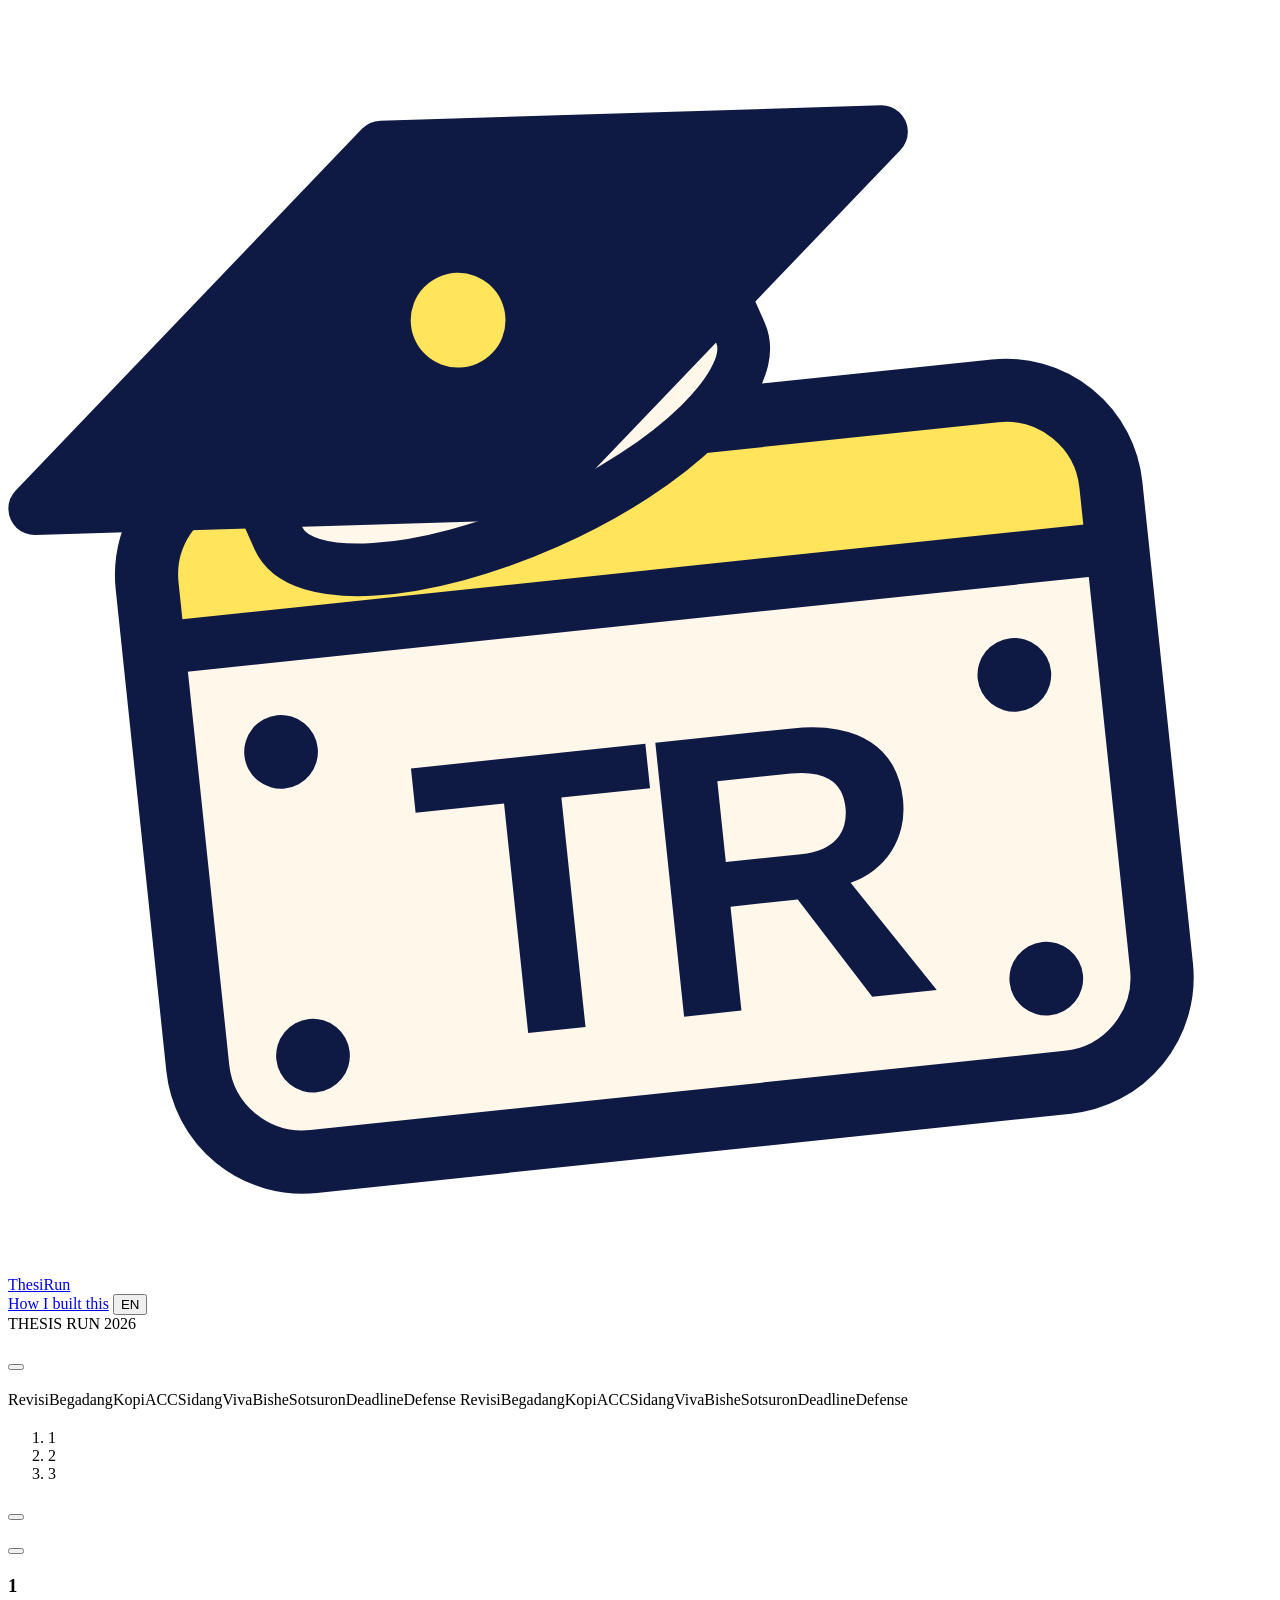
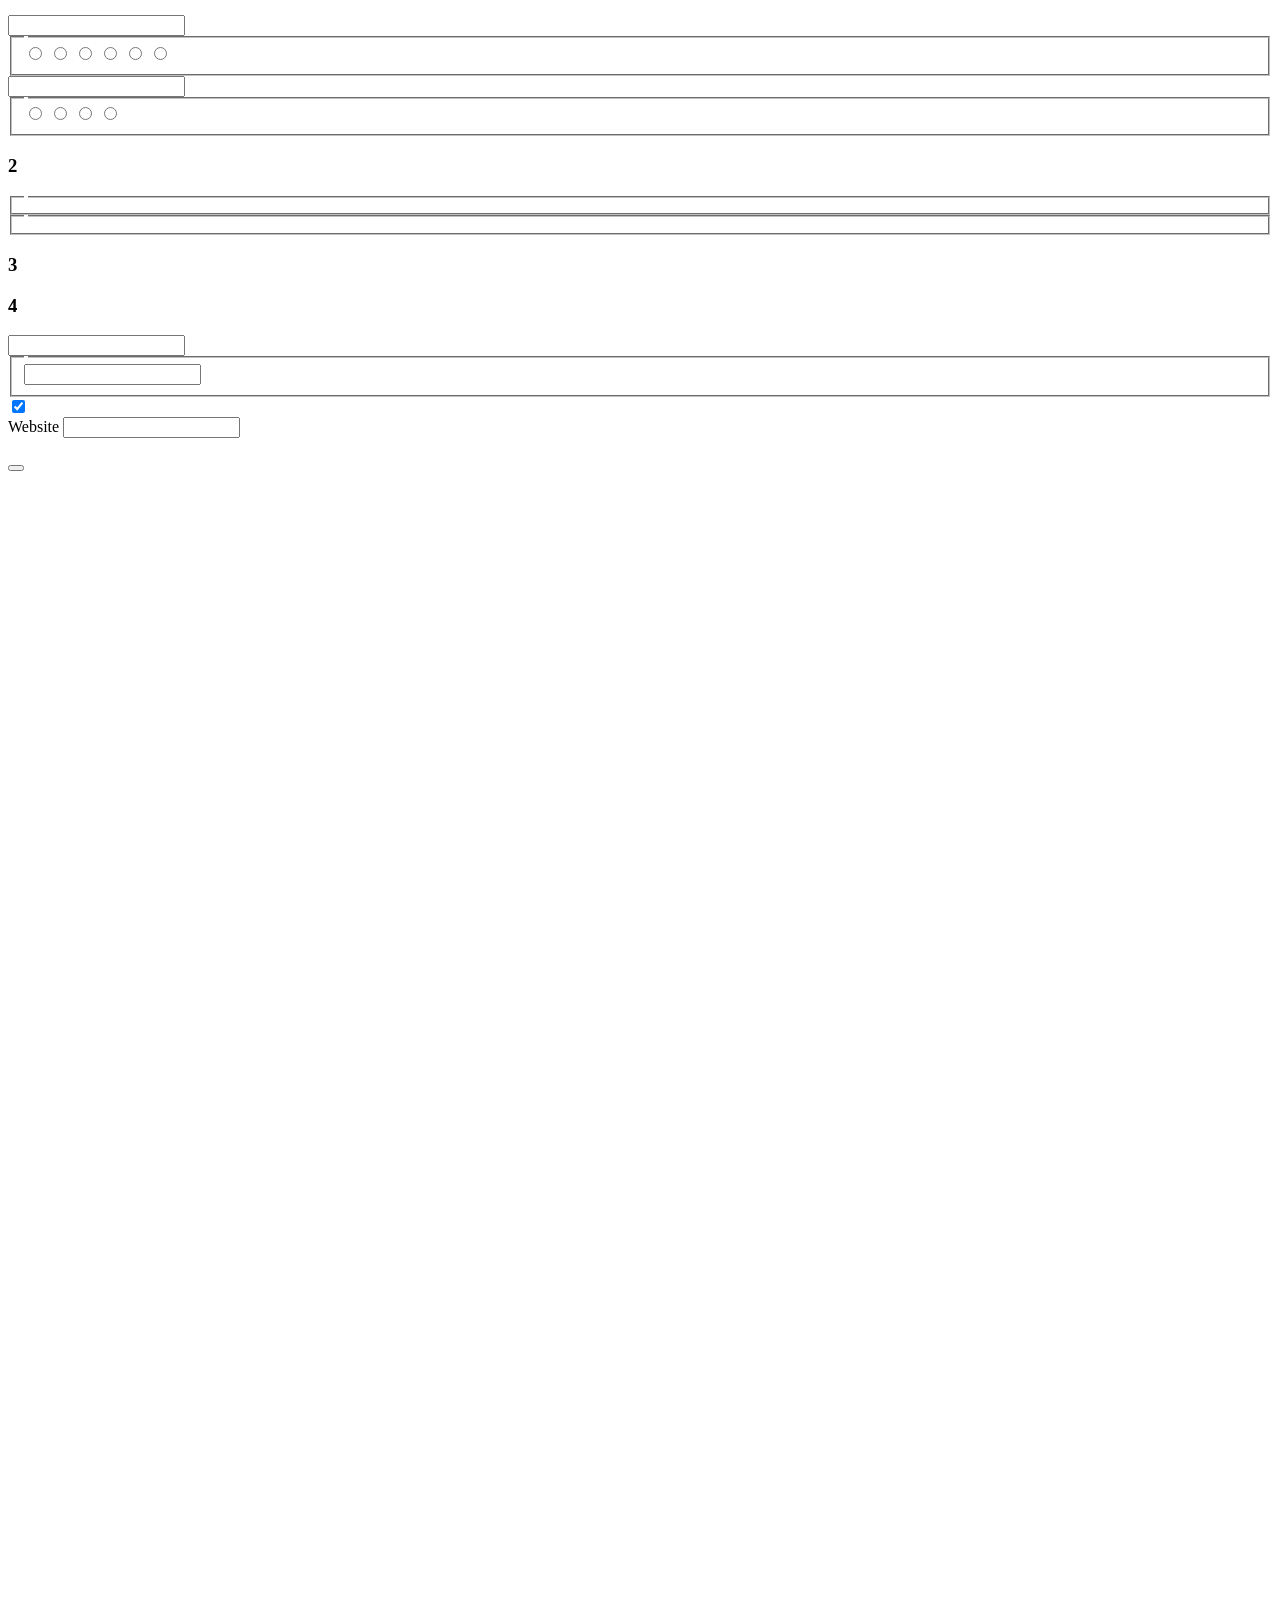
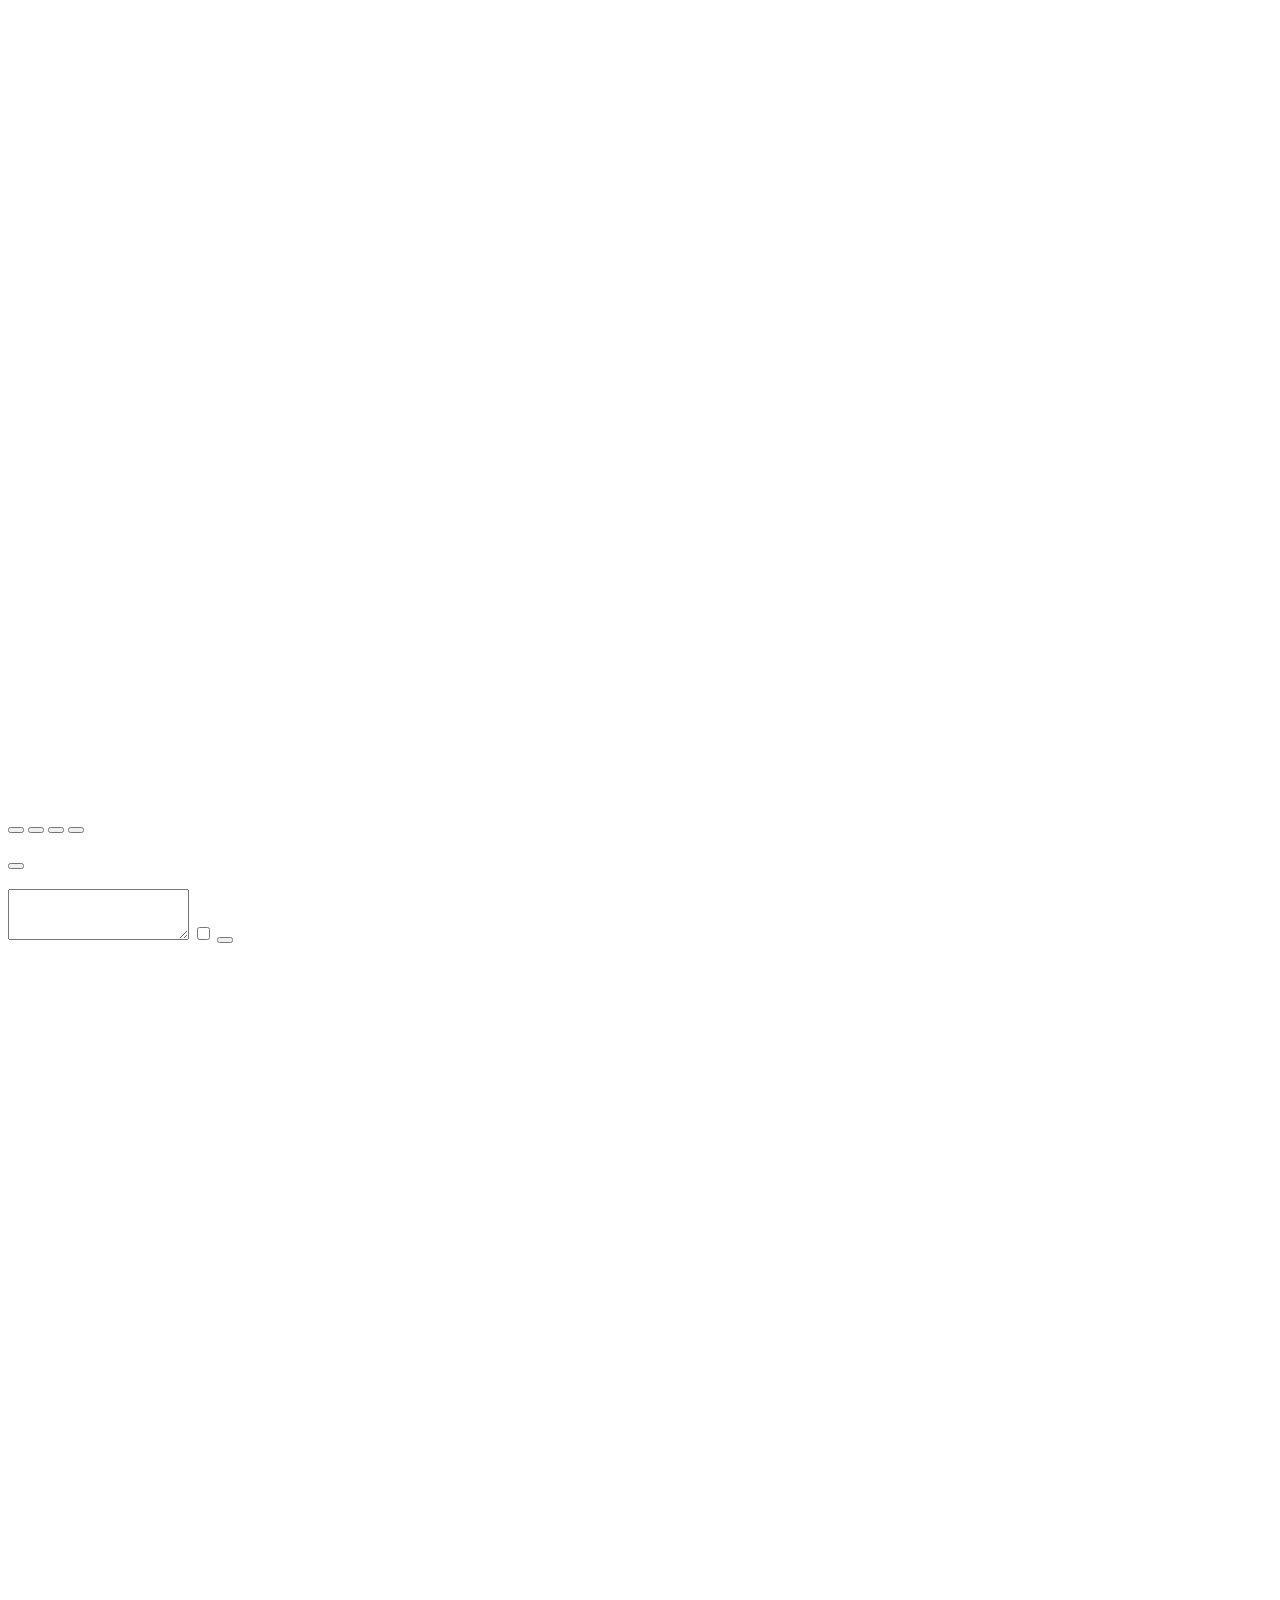
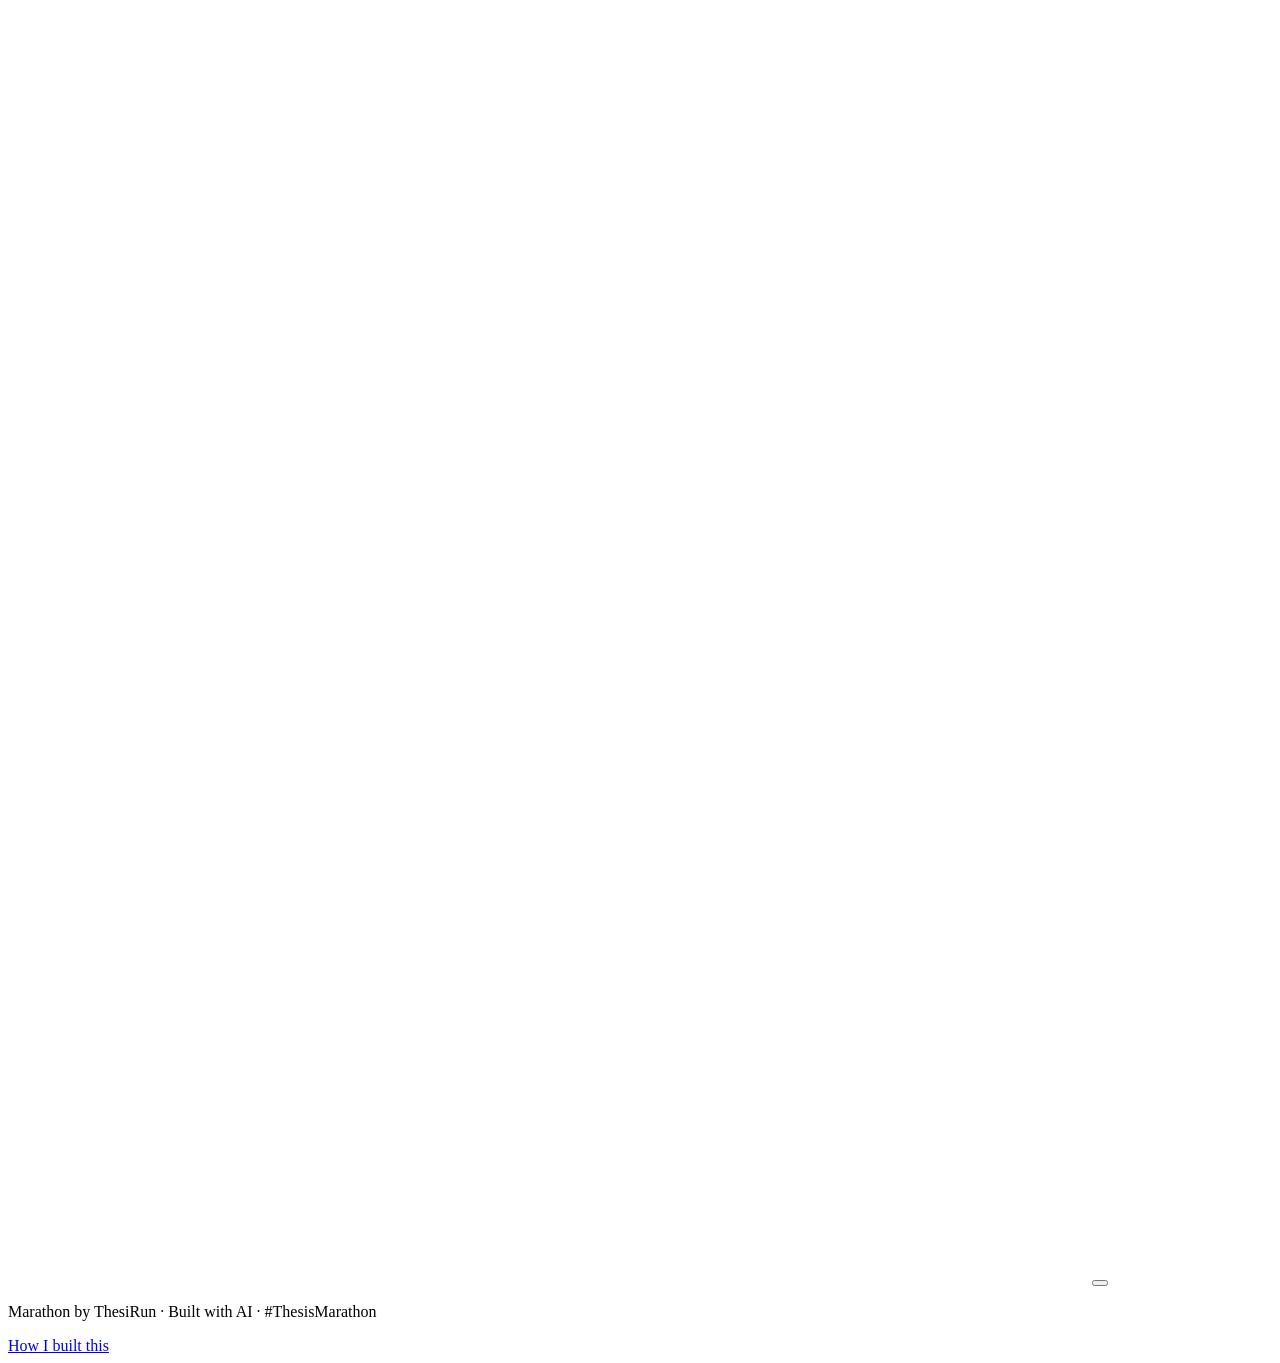
==== commit 68670fe2: "Update service worker cache version and add reviews section to the UI" ====
--- a/static/index.html
+++ b/static/index.html
@@ -90,6 +90,12 @@
         </ol>
       </section>
 
+      <section id="reviews" class="mt-10 hidden" aria-labelledby="reviews-title">
+        <h2 id="reviews-title" class="h2" data-i18n="rv_title"></h2>
+        <p class="mt-1 text-sm text-slate" data-i18n="rv_sub"></p>
+        <ul id="review-list" class="mt-4 grid gap-3 sm:grid-cols-2 lg:grid-cols-3"></ul>
+      </section>
+
       <section id="history" class="mt-10 hidden" aria-labelledby="history-title">
         <div class="flex items-end justify-between gap-3">
           <h2 id="history-title" class="h2" data-i18n="history_title"></h2>
@@ -101,6 +107,12 @@
 
       <section id="run" class="scroll-mt-4 pt-12">
         <p id="pacer-banner" class="mb-6 hidden rounded-3xl bg-pink p-5 text-xl font-extrabold"></p>
+        <div id="mine" class="mb-6 hidden rounded-3xl bg-butter p-5">
+          <p class="text-lg font-extrabold" data-i18n="mine_title"></p>
+          <p id="mine-body" class="mt-1 font-medium"></p>
+          <button id="mine-del" type="button" class="btn btn-light mt-4"><span data-icon="replay" class="size-5"></span><span data-i18n="mine_del"></span></button>
+        </div>
+        <p id="mine-msg" class="mb-6 hidden font-bold" role="status"></p>
         <div data-reveal><p class="kicker text-slate" data-i18n="form_kicker"></p>
         <h2 class="h2 mt-1" data-i18n="form_title"></h2>
         <p class="mt-2 text-slate" data-i18n="form_sub"></p></div>
@@ -219,6 +231,17 @@
               <p class="mt-2 font-medium" data-i18n="pacer_body"></p>
               <button id="pacer" type="button" class="btn btn-primary mt-4"><span data-icon="link" class="size-5 text-butter"></span><span data-i18n="pacer_btn"></span></button>
               <p id="pacer-msg" class="mt-2 hidden text-sm font-bold break-all" role="status"></p>
+            </div>
+
+            <div id="review-box" class="card hidden p-5 shadow-drop lg:p-8">
+              <p class="kicker text-slate" data-i18n="rv_kicker"></p>
+              <h3 class="mt-1 font-display text-3xl font-extrabold tracking-tight" data-i18n="rv_form_title"></h3>
+              <form id="review-form" class="mt-4 grid gap-3" novalidate>
+                <textarea id="review-body" maxlength="140" rows="3" required class="field h-auto resize-none py-3" data-i18n-ph="rv_ph" data-i18n-aria="rv_form_title"></textarea>
+                <label id="review-name-row" class="flex min-h-11 cursor-pointer items-center gap-3 font-semibold"><input id="review-name" type="checkbox" class="size-5 accent-night"><span id="review-name-label"></span></label>
+                <button id="review-send" class="btn btn-primary"><span data-icon="check" class="size-5 text-butter"></span><span data-i18n="rv_send"></span></button>
+              </form>
+              <p id="review-msg" class="mt-2 hidden text-sm font-bold" role="status"></p>
             </div>
 
             <div id="duo-box" class="card hidden p-5 shadow-drop">
